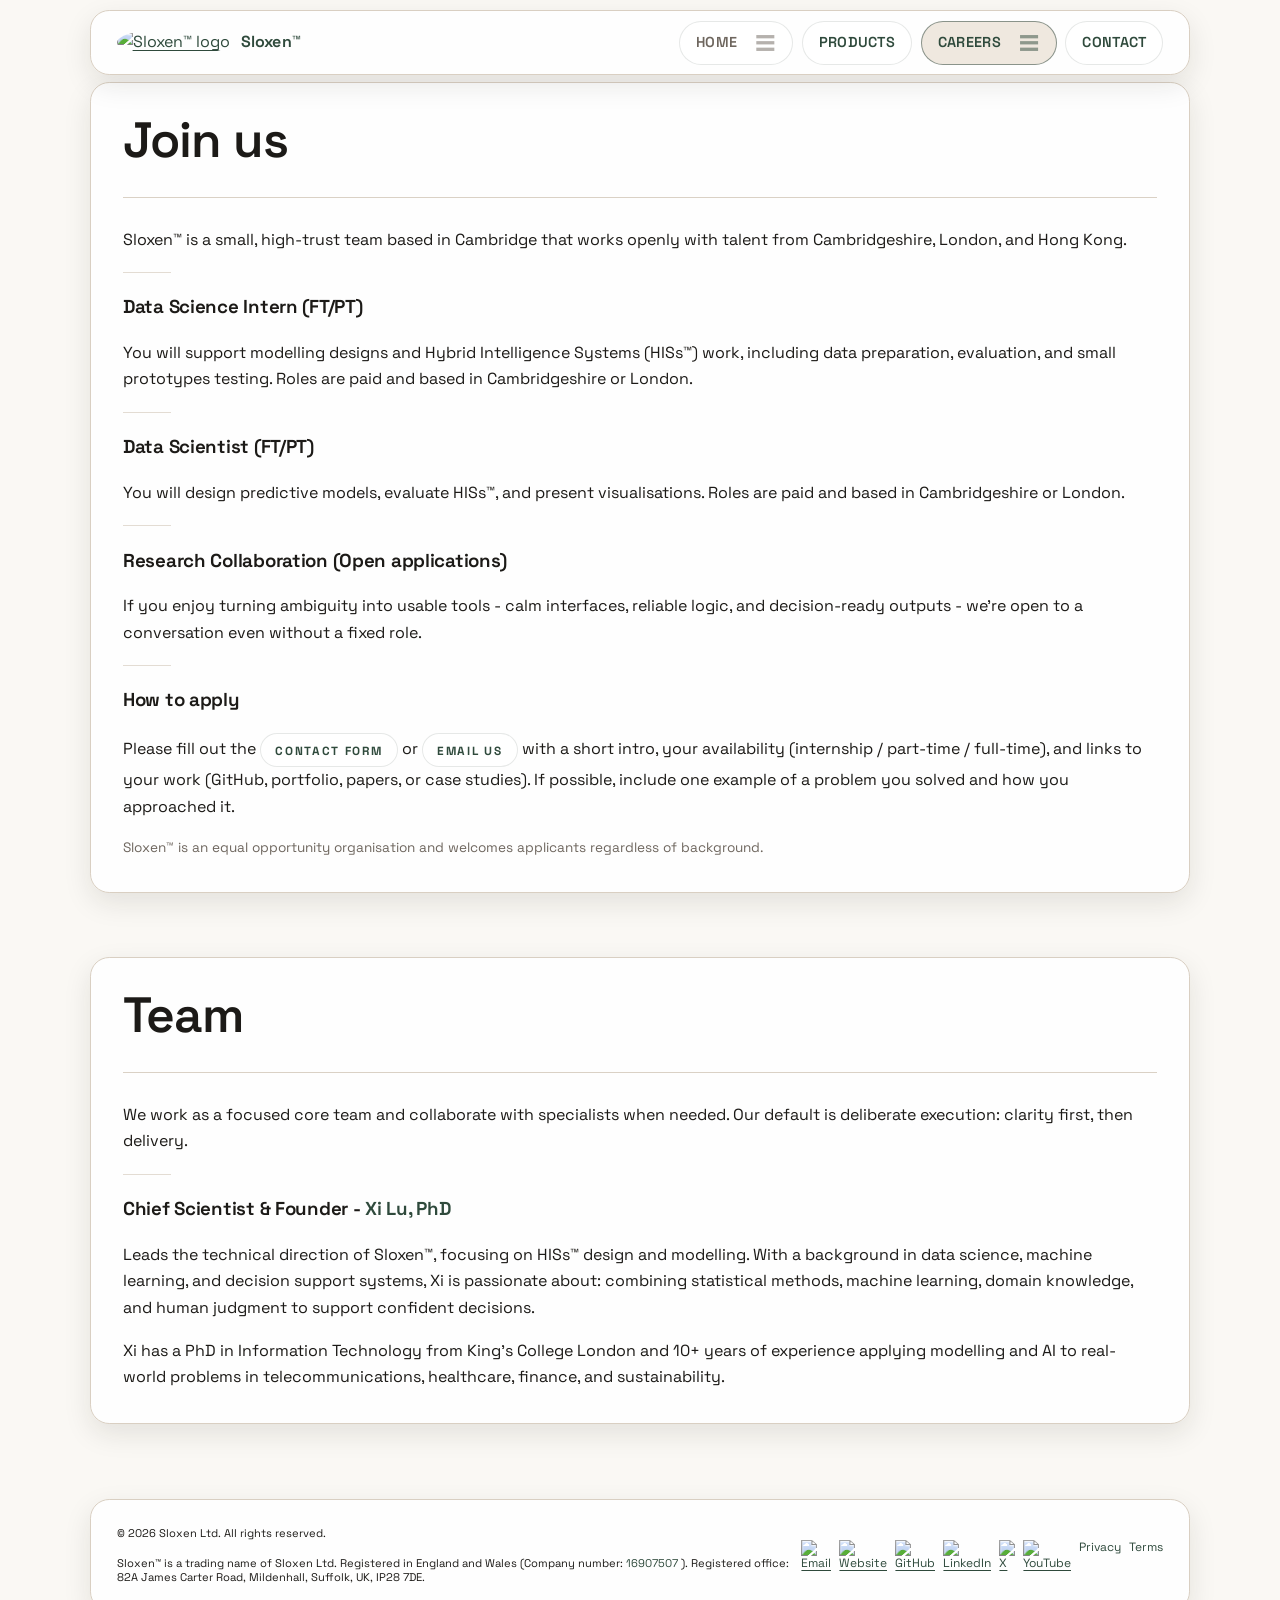
==== careers.html @ f64f2f53 "HISs™" ====
<!DOCTYPE html>
<html lang="en">
<head>
  <meta charset="UTF-8" />
  <meta name="viewport" content="width=device-width, initial-scale=1" />
  <title>Sloxen™: data to decisions</title>
  <link rel="icon" href="assets/logo_small.png"> 
  <meta name="description" content="Join Sloxen™ - future members and current members." />
  <link rel="stylesheet" href="style.css" />

  <link rel="preconnect" href="https://fonts.googleapis.com">
  <link rel="preconnect" href="https://fonts.gstatic.com" crossorigin>
  <link href="https://fonts.googleapis.com/css2?family=Space+Grotesk:wght@400;500;600;700&display=swap" rel="stylesheet">
</head>

<body class="sloths-page">
<header class="site-header">
  <div class="container nav-container">
    <div class="logo">
      <a href="index.html"><img class="logo-img" src="assets/logo.png" alt="Sloxen™ logo" /></a>
      <span class="logo-text">Sloxen™</span></span>
    </div>

      <nav class="main-nav">
        <!-- HOME dropdown -->
        <details class="nav-dropdown">
          <summary class="nav-link" href="index.html">home</summary>
          <div class="nav-dropdown-menu" role="menu" aria-label="Home sections">
            <a class="nav-dropdown-link" href="index.html#mission" role="menuitem">mission</a>
            <a class="nav-dropdown-link" href="index.html#philosophy" role="menuitem">philosophy</a>
            <a class="nav-dropdown-link" href="index.html#approach" role="menuitem">approach</a>
            <a class="nav-dropdown-link" href="index.html#pricing" role="menuitem">pricing</a>
          </div>
        </details>

        <!-- Keep the rest as top-level -->
        <a class="nav-link" href="products.html">products</a>
        <!-- CAREER dropdown -->
        <details class="nav-dropdown">
          <summary class="nav-link active" href="page">careers</summary>
          <div class="nav-dropdown-menu" role="menu" aria-label="Careers sections">
            <a class="nav-dropdown-link" href="careers.html#joinus" role="menuitem">joinus</a>
            <a class="nav-dropdown-link" href="careers.html#team" role="menuitem">team</a>
          </div>
        </details>

        <a class="nav-link" href="contact.html">contact</a>
      </nav>

      <!-- Mobile hamburger (mobile only) -->
      <button class="nav-toggle" type="button"
              aria-label="Open menu"
              aria-controls="mobile-nav"
              aria-expanded="false">
        <span></span><span></span><span></span>
      </button>


      <!-- Mobile overlay nav -->
      <div id="mobile-nav" class="mobile-nav" aria-hidden="true">
        <div class="mobile-nav__top">
          <div class="mobile-nav__brand">Sloxen™</span></div>
          <button class="mobile-nav__close" type="button" aria-label="Close menu">✕</button>
        </div>

        <nav class="mobile-nav__menu" aria-label="Mobile navigation">
          <div class="mobile-nav__cta">
            <a class="mobile-btn mobile-btn--primary" href="contact.html">Let’s chat</a>
          </div>          
          
          <!-- Home (expandable) -->
          <details class="mobile-acc">
            <summary>Home</summary>
            <a href="index.html#mission">Mission</a>
            <a href="index.html#philosophy">Philosophy</a>
            <a href="index.html#approach">Approach</a>
            <a href="index.html#pricing">Pricing</a>
          </details>

          <!-- Products (top-level link; no submenu) -->
          <a class="mobile-link" href="products.html">Products</a>

          <!-- Careers (expandable) -->
          <details class="mobile-acc">
            <summary>Careers</summary>
            <a href="careers.html#joinus">Join us</a>
            <a href="careers.html#team">Team</a>
          </details>

          <!-- Contact (top-level) -->
          <a class="mobile-link" href="contact.html">Contact</a>
          <p class="mobile-nav__privacy-note">
            We only use your information to respond to your enquiry. We respect your privacy.
          </p>

          <a class="mobile-link" href="privacy.html">Privacy</a>

          <a class="mobile-link" href="terms.html">Terms</a>
        </nav>


      </div>

  </div>
</header>

<main>
  <section id="joinus" class="tab-section">
    <div class="container">
      <h1>Join us</h1>

      <!-- =========================
           SECTION 1: FUTURE MEMBERS
           ========================= -->
      <div class="divider"></div>

      <p>
        Sloxen™ is a small, high-trust team based in Cambridge that works openly with talent from Cambridgeshire, London, and Hong Kong.
      </p>
      <div class="sub-divider"></div>
        <h3>Data Science Intern (FT/PT)</h3>
        <p>
        You will support modelling designs and Hybrid Intelligence Systems (HISs™) work, including data preparation,
        evaluation, and small prototypes testing.
        Roles are paid and based in Cambridgeshire or London.
        </p>
      <div class="sub-divider"></div>
        <h3>Data Scientist (FT/PT)</h3>
        <p>
        You will design predictive models, evaluate HISs™, and present visualisations. 
        Roles are paid and based in Cambridgeshire or London.
        </p>
      <div class="sub-divider"></div>
      <h3>Research Collaboration (Open applications) </h3>

      <p>
        If you enjoy turning ambiguity into usable tools - calm interfaces, reliable logic,
        and decision-ready outputs - we’re open to a conversation even without a fixed role.
      </p>
      <div class="sub-divider"></div>
      <h3>How to apply</h3>      
      <p>
        Please fill out the 
        <a
          href="contact.html"
          target="_blank"
          rel="noopener"
          class="pill"
          style="display:inline-block;
          text-decoration:none;
          font-weight: 800;"
        >
          contact form
        </a>
        or 
        <a
          href="mailto:info@sloxen.com"
          target="_blank"
          rel="noopener"
          class="pill"
          style="display:inline-block;
          text-decoration:none;
          font-weight: 800;"
        >
          email us
        </a>
        with a short intro, your availability (internship / part-time / full-time), and links to your work
        (GitHub, portfolio, papers, or case studies). If possible, include one example of a problem you solved and how you approached it.
      </p>
      <p style="font-size: 0.85rem; color: var(--muted);">Sloxen™ is an equal opportunity organisation and welcomes applicants regardless of background.</p>
    </div>
  </section>

  <section id="team" class="tab-section">
    <div class="container">
      <h1>Team</h1>
           <!-- =========================
           SECTION 2: CURRENT MEMBERS
           ========================= -->
      <div class="divider"></div>
      <p>
        We work as a focused core team and collaborate with specialists when needed.
        Our default is deliberate execution: clarity first, then delivery.
      </p>
      <div class="sub-divider"></div>
      <h3>
        Chief Scientist & Founder -
        <a href="https://xilu.sloxen.com/" target="_blank" rel="noopener" style="text-decoration:none;">Xi Lu, PhD</a>
      </h3>
      <p>
        Leads the technical direction of Sloxen™, focusing on HISs™ design and modelling. With a background in data science, machine learning, and decision support systems, Xi is passionate about:
        combining statistical methods, machine learning, domain knowledge, and human judgment to support confident decisions.
      </p>
      <p>
        Xi has a PhD in Information Technology from King's College London and 10+ years of experience
        applying modelling and AI to real-world problems in telecommunications, healthcare, finance, and sustainability.
      </p>

    </div>
  </section>
</main>

<div id="site-footer"></div>

<script>
  fetch("footer.html")
    .then(res => res.text())
    .then(html => {
      document.getElementById("site-footer").innerHTML = html;
      document.getElementById("year").textContent = new Date().getFullYear();
    });
</script>


<script>
  document.getElementById("year").textContent = new Date().getFullYear();
</script>

<script>
  const toggle = document.querySelector(".nav-toggle");
  const mobileNav = document.getElementById("mobile-nav");
  const closeBtn = document.querySelector(".mobile-nav__close");

  function openNav(){
    mobileNav.classList.add("is-open");
    mobileNav.setAttribute("aria-hidden", "false");
    toggle?.setAttribute("aria-expanded", "true");
    document.body.classList.add("nav-open");
  }

  function closeNav(){
    mobileNav.classList.remove("is-open");
    mobileNav.setAttribute("aria-hidden", "true");
    toggle?.setAttribute("aria-expanded", "false");
    document.body.classList.remove("nav-open");
  }

  toggle?.addEventListener("click", (e) => {
    e.stopPropagation();
    openNav();
  });

  closeBtn?.addEventListener("click", closeNav);

  mobileNav?.querySelectorAll("a").forEach(a => a.addEventListener("click", closeNav));

  document.addEventListener("keydown", (e) => {
    if(e.key === "Escape") closeNav();
  });

    /* click outside closes */
  document.addEventListener("click", (e) => {
    if (!mobileNav.classList.contains("is-open")) return;

    const target = e.target;
    if (!(target instanceof Node)) return;

    const clickedInsidePanel = mobileNav.contains(target);
    const clickedToggle = toggle && toggle.contains(target);

    if (!clickedInsidePanel && !clickedToggle) closeNav();
  });
  
</script>

</body>
</html>
---- style.css ----
/* =========================================================
   Sloxen - style.css (tidied + deduplicated)
   0) Reset + Variables
   ========================================================= */

*, *::before, *::after { box-sizing: border-box; }

:root{
  /* Header offset for fixed header (desktop default) */
  --header-offset: 10px;

  /* Softer, more “creamy green” palette */
  --bg: #f2f7f1;
  --surface: #ffffff;
  --text: #0f1f17;
  --muted: #40554b;
  --accent: #2f7d63;
  --accent-soft: #e2f0ea;
  --divider: #d6e2da;
  --radius-lg: 1.2rem;
  --shadow: 0 8px 24px rgba(15,31,23,0.08);
}


/* =========================================================
   1) Base Page Layout
   ========================================================= */

html, body{
  margin: 0;
  padding: 0;
  min-height: 100%;
  overflow-x: hidden;
  font-family: "Space Grotesk", system-ui, sans-serif;
  color: var(--text);
  line-height: 1.65;
  background: var(--bg);
}

/* Reserve space so content never sits under the fixed header */
body{
  padding-top: var(--header-offset);
}

/* Containers */
.container{
  width: 100%;
  max-width: 1100px;
  margin: 0 auto;
  padding: 0 1rem;
}


/* =========================================================
   2) Header (Fixed)
   ========================================================= */

.site-header{
  position: fixed;
  top: 2;
  left: 0;
  right: 0;
  z-index: 1000;
  background: var(--bg);
}

.site-header .container{
  width: 100%;
}


/* =========================================================
   3) Header “Card” + Footer “Card”
   - Shared “card” visual style.
   ========================================================= */

.nav-container,
.site-footer .footer-grid{
  background: rgba(255,255,255,0.90);
  border: 1px solid var(--divider);
  border-radius: var(--radius-lg);
  box-shadow: var(--shadow);
  padding: 0.6rem 1.6rem;
}

.nav-container{
  display: flex;
  justify-content: space-between;
  align-items: center;
  flex-wrap: wrap;
  gap: 1rem;
  position: relative; /* anchor for mobile hamburger positioning */
}


/* =========================================================
   4) Logo
   ========================================================= */

.logo{
  display: flex;
  align-items: center;
  gap: 0.7rem;
}
.logo-img{
  height: 34px;
  width: 34px;
  border-radius: 50%;
}
.logo-text{
  font-weight: 650;
  letter-spacing: 0.01em;
  color: var(--accent);
}
.logo-text span{
  color: inherit;
}


/* =========================================================
   5) Desktop Navigation Pills
   - Premium pill buttons.
   ========================================================= */

.main-nav{
  display: flex;
  flex-wrap: wrap;
  gap: 0.55rem;
}

.nav-link{
  display: inline-flex;
  align-items: center;
  justify-content: center;

  height: 44px;
  padding: 0 16px;

  border-radius: 9999px;
  border: 1px solid rgba(15,31,23,0.10);

  background: rgba(255,255,255,0.92);
  color: var(--muted);

  font-size: 0.9rem;
  font-weight: 600;
  letter-spacing: 0.02em;
  text-transform: uppercase;
  line-height: 1;

  cursor: pointer;
  text-decoration: none;
  white-space: nowrap;
}

.nav-link:hover{
  color: var(--text);
  border-color: rgba(15, 39, 31, 0.35);
}

/* Active: subtle, not neon */
.nav-link.active,
.nav-link[aria-current="page"]{
  border-color: rgba(15, 44, 35, 0.45);
  color: var(--accent);
  background: var(--accent-soft);
}


/* =========================================================
   6) Desktop Dropdown (details/summary)
   - Dropdown caret uses “≡” as you currently have; keep or change later.
   - Menu is a small card.
   ========================================================= */

.nav-dropdown{
  position: relative;
  display: inline-block;
}

.nav-dropdown > summary{
  list-style: none;
}
.nav-dropdown > summary::-webkit-details-marker{
  display: none;
}

/* Caret / icon */
.nav-dropdown > summary::after{
  content: "≡";
  margin-left: 1rem;
  font-size: 2em;
  opacity: 0.5;
  letter-spacing: -0.05em;
}

.nav-dropdown-menu{
  position: absolute;
  top: calc(100% + 10px);
  left: 0;
  min-width: 220px;
  padding: 0.5rem;
  border-radius: 14px;
  background: rgba(255,255,255,0.95);
  border: 1px solid var(--divider);
  box-shadow: 0 12px 28px rgba(4, 8, 6, 0.12);
  z-index: 2000;
}

.nav-dropdown-link{
  display: block;
  padding: 0.55rem 0.75rem;
  border-radius: 10px;
  text-decoration: none;
  color: var(--muted);
  font-size: 0.82rem;
  letter-spacing: 0.08em;
  text-transform: uppercase;
  white-space: nowrap;
}
.nav-dropdown-link:hover{
  background: rgba(47,125,99,0.10);
  color: var(--text);
}

.nav-dropdown:not([open]) .nav-dropdown-menu{
  display: none;
}


/* =========================================================
   7) Typography
   - Removed global “p { max-width: 100% !important; }” which broke layouts.
   - Keep normal paragraph rhythm.
   ========================================================= */

h1, h2, h3{
  color: var(--text);
  margin: 0.5rem 0;
  font-weight: 650;
  letter-spacing: -0.015em;
}
h1{ font-size: clamp(1.9rem, 3.6vw, 2.4rem); }
h2{ font-size: 1.25rem; margin-top: 1.2rem; }

p{ margin: 0.9rem 0; }

a{ color: var(--accent); }
a:hover{ text-decoration: underline; }

.lead{
  margin: 0.45rem 0;
  font-size: clamp(1.8rem, 4vw, 2.35rem);
  line-height: 1.12;
  letter-spacing: -0.02em;
}

/* Pill tagline */
.pill{
  display: inline-block;
  margin-top: 0rem;
  border-radius: 9999px;
  border: 1px solid rgba(15,31,23,0.10);
  padding: 0.4rem 0.9rem;
  font-size: 0.74rem;
  text-transform: uppercase;
  letter-spacing: 0.14em;
  color: var(--muted);
  background: rgba(255,255,255,0.92);
}


/* =========================================================
   8) Dividers + Spacers
   ========================================================= */

.divider{
  height: 1px;
  background: var(--divider);
  margin: 1.6rem 0;
}

.sub-divider{
  width: 48px;
  height: 1px;
  background: var(--divider);
  margin: 1.2rem 0;
  opacity: 0.7;
}

.spacer-lg{ height: 2.4rem; }
.spacer-xl{ height: 3.2rem; }


/* =========================================================
   9) About Quote Block (merged)
   ========================================================= */

.about-quote{
  max-width: 720px;
  margin: 3rem 0 3.5rem;
  margin-left: 1.5rem;
  padding-left: 1.2rem;
  border-left: 2px solid var(--divider);
}

.quote-lead{
  font-size: 1.35rem;
  font-weight: 500;
  line-height: 1.4;
  margin: 0 0 0.6rem;
  color: var(--text);
}

.quote-body{
  font-size: 1.05rem;
  line-height: 1.7;
  margin: 0;
  color: var(--muted);
}

.emphasis{
  font-weight: 500;
  color: var(--text);
}


/* =========================================================
   10) Hybrid Diagram
   ========================================================= */

.hybrid-diagram{
  display: block;
  text-align: center;
  max-width: 680px;
  margin: 2.4rem auto 3rem;
  color: var(--muted);
}

.hybrid-diagram svg{
  display: block;
  width: 100%;
  height: auto;
  margin: 0 auto 1rem;
}

.hybrid-diagram img{
  display: block;
  max-width: 100%;
  height: auto;
  margin: 0 auto;
}

/* SVG text via class so we can size it responsively */
.hybrid-center{
  font-size: 14px;
  font-weight: 500;
  fill: currentColor;
}

/* Legend: responsive pills */
.hybrid-legend{
  display: flex;
  flex-wrap: wrap;
  gap: 0.5rem;
  justify-content: center;
  margin: 0.6rem 0 0.9rem;
}

.legend-pill{
  display: inline-flex;
  align-items: center;
  justify-content: center;
  padding: 0.35rem 0.7rem;
  border-radius: 9999px;
  border: 1px solid rgba(15,31,23,0.12);
  background: rgba(255,255,255,0.9);
  color: var(--muted);
  font-size: 0.85rem;
  line-height: 1;
  white-space: nowrap;
}

.diagram-caption{
  font-size: 0.95rem;
  line-height: 1.6;
  text-align: center;
  color: var(--muted);
  margin: 0;
}


/* =========================================================
   11) Anchor/Scroll Offset (single system)
   ========================================================= */

html{
  scroll-padding-top: var(--header-offset);
}

section,
.tab-section,
h1, h2, h3{
  scroll-margin-top: var(--header-offset);
}


/* =========================================================
   12) Figures / Images / Zoom
   - Kept your figure sizing + zoom behaviour.
   ========================================================= */

figure{ margin: 0; }

figure img{
  display: block;
  width: 100%;
  height: auto;
  max-width: 100%;
}

.figure-half{
  max-width: 50%;
  margin: 1.5rem auto;
}

.zoomable img{
  width: 100%;
  cursor: zoom-in;
  transition: transform 0.25s ease;
}

.zoomable img:hover{
  transform: scale(2);
}

.zoomable img:active{
  transform: scale(1.5);
  cursor: zoom-out;
}


/* =========================================================
   13) Footer
   ========================================================= */

.site-footer{
  font-size: 0.7rem;      /* align with nav pills */
  padding: 0.7rem 0 1rem;  /* tighter vertical rhythm */
}

.footer-grid{
  display: flex;
  justify-content: space-between;
  align-items: center;
  gap: 0.6rem;
}

.site-footer .footer-grid{
  gap: 0.6rem;
}

.footer-meta p{
  margin: 0.05rem 0;
  line-height: 1.2;
  font-size: inherit;
}

.footer-links{
  display: flex;
  gap: 0.5rem;
}

.footer-links a{
  font-size: 0.75rem;
  text-decoration: none;
  color: var(--muted);
  line-height: 1.2;
}
.footer-links a:hover{
  color: var(--text);
  text-decoration: underline;
}


/* =========================================================
   14) Page Theme
   ========================================================= */

body.sloths-page{
  --bg: #FAF8F4;
  --surface: #FFFFFF;
  --text: #1C1A17;
  --muted: #6E665E;
  --divider: #D9CFC2;
  --accent: #2F4A3C;
  --accent-soft: #EFE8DF;
  --shadow: 0 10px 28px rgba(28,26,23,0.10);
}

/* top spacing rule  */
body.sloths-page .tab-section:first-of-type{
  margin-top: 0.5rem;
  padding: 4rem 0;
}

body.sloths-page main .tab-section + .tab-section{
  margin-top: -4rem;
}

/* sloths page main panel */
body.sloths-page main .tab-section{
  padding: 4rem 0;
}

body.sloths-page main .tab-section .container{
  background: rgba(255,255,255,0.88);
  border: 1px solid var(--divider);
  border-radius: var(--radius-lg);
  box-shadow: var(--shadow);
  padding: 1rem 2rem;
}



/* Contact typography */
body.sloths-page h1{
  font-size: clamp(2.2rem, 4.2vw, 3.1rem);
  font-weight: 600;
  letter-spacing: -0.02em;
  margin-top: 0;
}

body.sloths-page p{
  max-width: none;
  margin: 1.05rem 0;
  color: var(--text);
}

body.sloths-page .divider{
  background: var(--divider);
  margin: 1rem 0 1.8rem;
  opacity: 0.95;
}

body.sloths-page a{
  color: var(--accent);
  text-decoration: underline;
  text-decoration-thickness: 1px;
  text-underline-offset: 3px;
}
body.sloths-page a:hover{
  text-decoration-thickness: 2px;
}


/* =========================================================
   15) Contact Form 
   ========================================================= */

.contact-form{
  margin-top: 1.2rem;
  max-width: 720px;
}

.contact-form .form-row{
  display: flex;
  flex-direction: column;
  gap: 0.45rem;
  margin: 0.95rem 0;
}

.contact-form label{
  font-weight: 550;
  color: var(--text);
}

.contact-form input,
.contact-form select,
.contact-form textarea{
  width: 100%;
  padding: 0.75rem 0.9rem;
  border: 1px solid var(--divider);
  border-radius: 12px;
  background: var(--surface);
  color: var(--text);
  font: inherit;
  line-height: 1.4;
  outline: none;

  appearance: none;
  -webkit-appearance: none;
  -moz-appearance: none;
}

.contact-form textarea{
  resize: vertical;
  min-height: 140px;
}

.contact-form input:focus,
.contact-form select:focus,
.contact-form textarea:focus{
  border-color: rgba(47,125,99,0.55);
  box-shadow: 0 0 0 3px rgba(47,125,99,0.16);
}

.contact-form button{
  margin-top: 0.6rem;
  height: 38px;
  padding: 0 16px;
  border-radius: 9999px;
  border: 1px solid rgba(15,31,23,0.12);
  background: rgba(255,255,255,0.92);
  color: var(--muted);
  font: inherit;
  font-size: 0.74rem;
  font-weight: 650;
  letter-spacing: 0.12em;
  text-transform: uppercase;
  cursor: pointer;
  white-space: nowrap;
}

.contact-form button:hover{
  color: var(--text);
  border-color: rgba(47,125,99,0.35);
  transform: translateY(-1px);
}


/* =========================================================
   16) NAV
   ========================================================= */

nav a,
nav a:hover,
nav a:focus,
nav a:active,
nav a.active{
  text-decoration: none !important;
}


/* =========================================================
   17) Small helpers
   ========================================================= */

.work-links{
  font-size: 0.9em;
  opacity: 0.85;
}

.profile-link{
  display: inline-flex;
  flex-direction: column;
  align-items: flex-start;
  gap: 0.4rem;
  text-decoration: none;
}




/* =========================================================
   18) Mobile
   ========================================================= */

@media (max-width: 720px){
  :root{
    --header-offset: 1px;
  }

  /* Hybrid diagram mobile tuning */
  .hybrid-diagram{ margin: 2rem auto 2.4rem; }
  .diagram-caption{ font-size: 0.9rem; text-align: left; }
  .hybrid-legend{ justify-content: flex-start; }
  .legend-pill{ font-size: 0.82rem; }

  /* Contact page mobile spacing */

  body.sloths-page main .tab-section:first-of-type{
    padding-top: 4rem;
    padding: 4rem 0;
  }
  body.sloths-page main .tab-section + .tab-section{
    padding: -2rem 0;
  }
  body.sloths-page main .tab-section{
    padding: 4rem 0;
  }  
  body.sloths-page main .tab-section .container{
    padding: 0.5rem 1rem;
  }
  body.sloths-page p{
    max-width: 100%;
  }

  /* Desktop dropdown menu width tweak (harmless even if desktop nav hidden) */
  .nav-dropdown-menu{
    left: auto;
    right: 0;
    min-width: 210px;
  }

    /* Headings */
  h1{
    font-size: clamp(1rem, 6vw, 1rem);
    line-height: 1.2;
  }

  h2{
    font-size:90.rem;
    line-height: 1.3;
  }

  h3{
    font-size: 0.9rem;
    line-height: 1.35;
  }

  /* Body text */
  p{
    font-size: 0.8rem;
    line-height: 1.55;
  }

  /* Lead / hero text */
  .lead{
    font-size: 1.45rem;
    line-height: 1.25;
  }

  /* Quote blocks */
  .quote-lead{
    font-size: 1.1rem;
    line-height: 1.4;
  }

  .quote-body{
    font-size: 0.9rem;
  }

  .about-quote{
    margin: 0.2rem 0 0.2rem 0;
  }

  .about-quote p{
    margin: 0.2rem 0 0.2rem 0;
  }

  .about-quote + .pill{
    margin-top: 0.2rem;
  }

  /* Pills / small UI text */
  .pill,
  .legend-pill{
    font-size: 0.7rem;
  }
  .about-pill{
    margin: 0.2rem 0 0.2rem 0;
  }

  .about-pill p{
    margin: 0.2rem 0 0.2rem 0;
  }
}


@media (max-width: 960px){
  .footer-grid{
    flex-direction: column;
    align-items: flex-start;
  }
  .site-footer{
    font-size: 0.6rem;   /* smaller, still readable */
    line-height: 0.8;
  }

  .site-footer p,
  .site-footer a{
    font-size: inherit;
  }
}


/* =========================================================
   19) Mobile Navigation - Hamburger + Panel
   ========================================================= */

/* Hamburger button (mobile only) */
.nav-toggle{
  display: none;
  width: 44px;
  height: 44px;
  border-radius: 12px;
  border: 1px solid rgba(15,31,23,0.14);
  background: rgba(255,255,255,0.92);
  box-shadow: var(--shadow);
  cursor: pointer;

  position: absolute;
  right: 0.6rem;
  top: 0.6rem;
}

.nav-toggle span{
  position: absolute;
  left: 11px;
  right: 11px;
  height: 2px;
  background: var(--muted);
  border-radius: 2px;
}
.nav-toggle span:nth-child(1){ top: 14px; }
.nav-toggle span:nth-child(2){ top: 21px; }
.nav-toggle span:nth-child(3){ top: 28px; }

/* Mobile behaviour: hide desktop nav, show hamburger */
@media (max-width: 960px){
  .main-nav{ display: none !important; }
  .nav-toggle{ display: inline-flex; }
}


/* Panel: floating, not full screen */
.mobile-nav{
  position: fixed;
  top: 0%;
  right: 0%;
  bottom: 0%;
  max-height: 120vh;
  max-width: 300px;
  overflow-y: auto;
  z-index: 3000;

  display: none;
  padding: 16px 16px 18px;

  background: rgba(242,247,241,0.85);
  color: var(--text);
  backdrop-filter: blur(10px);
  -webkit-backdrop-filter: blur(10px);

  border-radius: 22px;
  box-shadow: 0 24px 60px rgba(15,31,23,0.18);
}

.mobile-nav.is-open{ display: block; }
body.nav-open{ overflow: hidden; }

/* Panel top row */
.mobile-nav__top{
  display: flex;
  align-items: center;
  justify-content: space-between;
  gap: 12px;
  margin-bottom: 14px;
}

.mobile-nav__brand{
  color: var(--accent);
  font-weight: 650;
  letter-spacing: 0.02em;
}
.mobile-nav__brand span{
  color: var(--accent);
  opacity: 0.9;
}

.mobile-nav__close{
  width: 44px;
  height: 44px;
  border-radius: 12px;
  border: 1px solid rgba(15,31,23,0.14);
  background: rgba(255,255,255,0.92);
  color: var(--text);
  box-shadow: var(--shadow);
  font-size: 20px;
  cursor: pointer;
}

/* Menu container */
.mobile-nav__menu{
  display: flex;
  flex-direction: column;
  gap: 12px;
  margin-top: 8px;
}

/* Unified button system (top-level + links)
   - Top-level expandable items are <summary>
   - Non-expandable items should use .mobile-link
*/
.mobile-acc > summary,
.mobile-link{
  display: flex;
  align-items: center;
  justify-content: space-between;

  padding: 16px 18px;
  border-radius: 14px;

  background: rgba(255,255,255,0.95);
  border: 1px solid var(--divider);
  box-shadow: var(--shadow);

  color: var(--text);
  font-weight: 600;
  font-size: 0.8rem;
  letter-spacing: 0.12em;
  text-transform: uppercase;

  text-decoration: none;
}

/* Summary: hide default marker */
.mobile-acc > summary{
  list-style: none;
}
.mobile-acc > summary::-webkit-details-marker{
  display: none;
}

/* Chevron only for expandable items */
.mobile-acc > summary::after{
  content: "▾";
  font-size: 1.5rem;   /* arrow size */
  font-weight: 700;
  line-height: 1;
  color: var(--muted);
  margin-left: 10px;
}
.mobile-acc[open] > summary::after{
  content: "▴";
}

/* Sub-items inside open accordion */
.mobile-acc a{
  display: flex;
  align-items: center;
  justify-content: space-between;

  margin-top: 10px;
  padding: 16px 18px;
  border-radius: 14px;

  background: rgba(255,255,255,0.85);
  border: 1px solid rgba(15,31,23,0.12);
  box-shadow: 0 8px 20px rgba(15,31,23,0.06);

  color: var(--text);
  font-size: 0.9rem;
  font-weight: 500;
  letter-spacing: 0.02em;
  text-transform: none;

  text-decoration: none;
}

/* Hover / tap feedback */
.mobile-acc > summary:hover,
.mobile-acc a:hover,
.mobile-link:hover{
  background: var(--accent-soft);
  border-color: rgba(47,125,99,0.35);
}

/* Privacy note inside panel */
.mobile-nav__privacy-note{
  margin: 0.1rem 0 0.1rem;
  font-size: 0.6rem;
  line-height: 1;
  color: var(--muted);
  opacity: 0.9;
}

/* CTA (kept centered, not pinned) */
.mobile-nav__cta{
  margin: 2rem 0 1.2rem;
  display: flex;
  justify-content: center;
}

/* CTA buttons */
.mobile-btn{
  display: flex;
  align-items: center;
  justify-content: center;

  height: 48px;
  border-radius: 18px;
  text-decoration: none;

  font-weight: 450;
  letter-spacing: 0.1em;
  text-transform: uppercase;
  font-size: 0.6rem;
}

.mobile-btn--primary{
  min-width: 78%;
  height: auto;
  padding: 16px 28px;

  font-size: 0.8rem;
  font-weight: 700;
  letter-spacing: 0.2em;

  background: var(--accent);
  color: #ffffff !important;

  box-shadow: 0 12px 28px rgba(15,31,23,0.22);
}

/* Optional outline style if you use a second CTA */
.mobile-btn--outline{
  min-width: 78%;
  height: auto;
  padding: 16px 28px;

  background: rgba(255,255,255,0.92);
  color: var(--accent);
  border: 1px solid rgba(47,125,99,0.35);
}


/* =========================================================
   END
   ========================================================= */
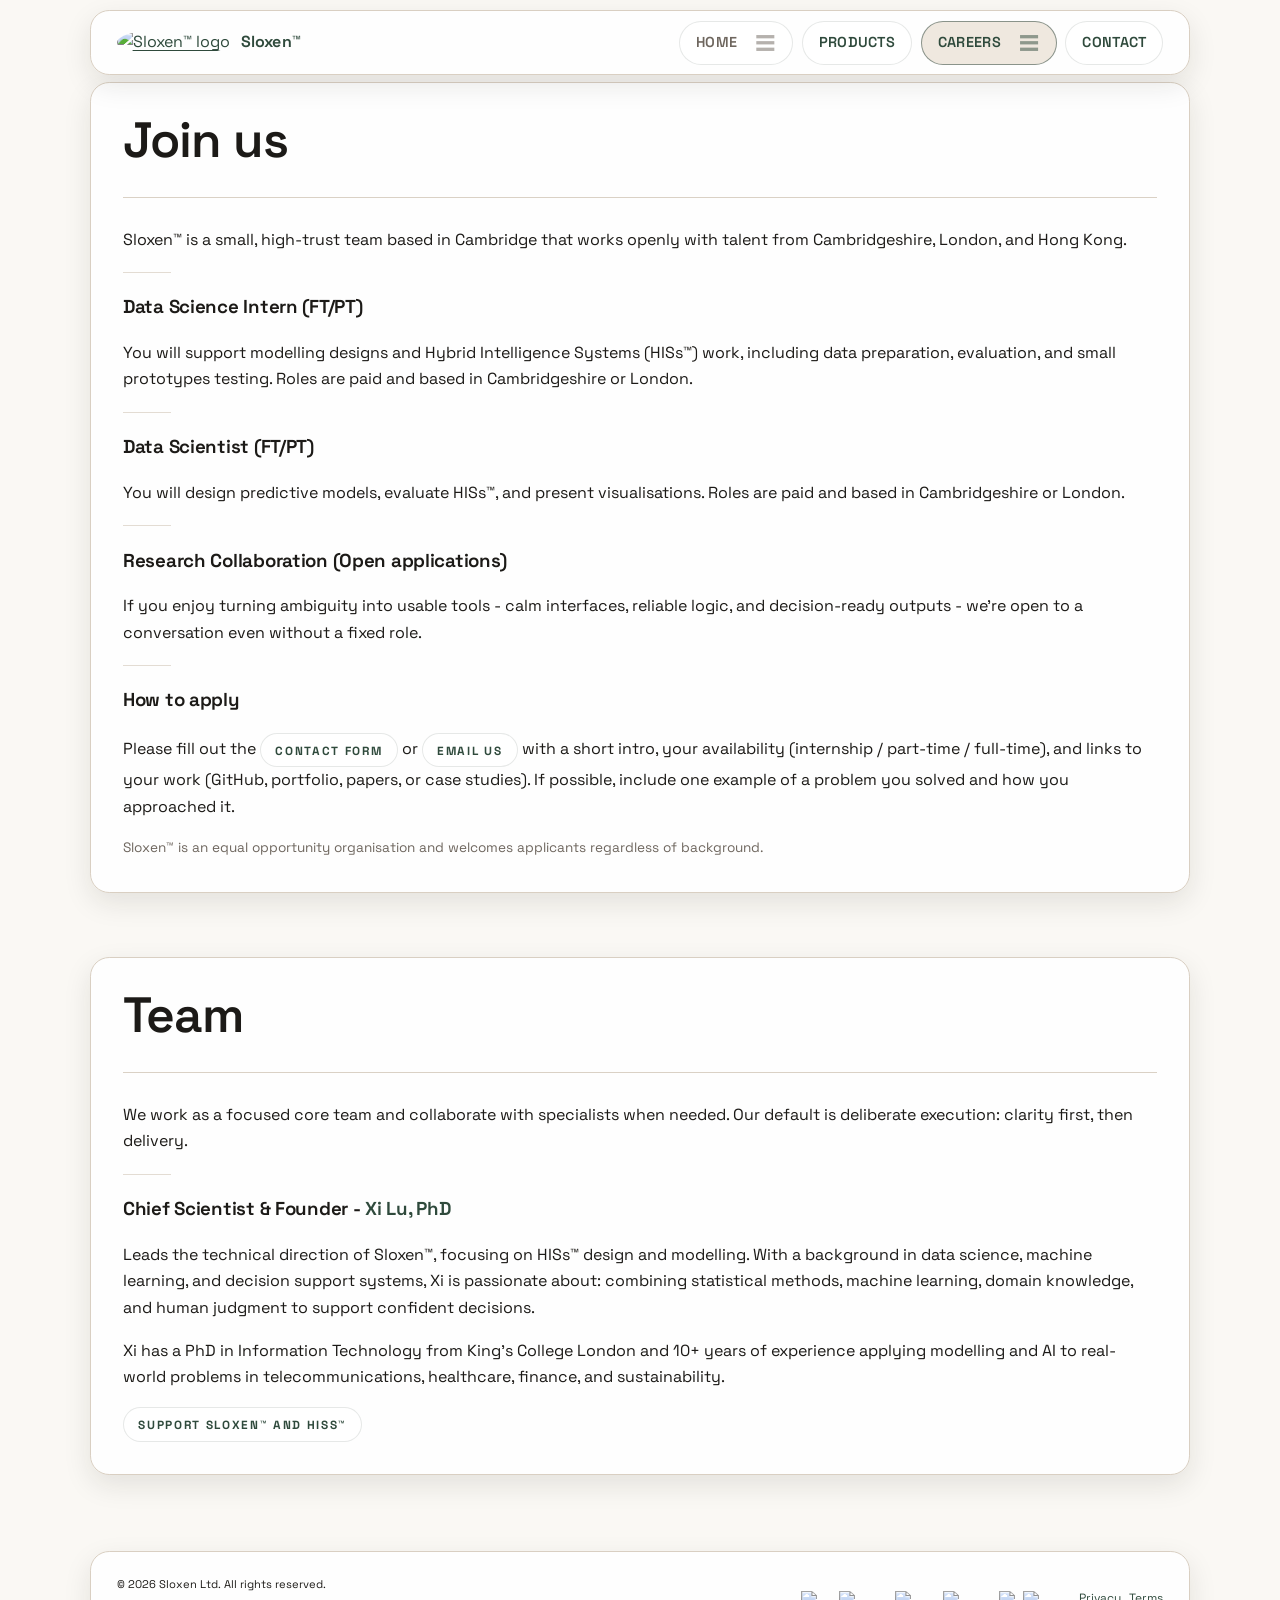
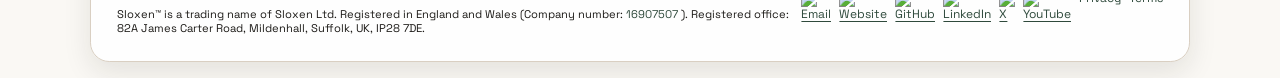
==== commit 57b7f40c: "add support button Co-authored-by: Copilot <copilot@github.com>" ====
--- a/careers.html
+++ b/careers.html
@@ -195,6 +195,18 @@
         Xi has a PhD in Information Technology from King's College London and 10+ years of experience
         applying modelling and AI to real-world problems in telecommunications, healthcare, finance, and sustainability.
       </p>
+      <p><a
+          href="https://xilu.sloxen.com/support.html"
+          target="_blank"
+          rel="noopener"
+          class="pill"
+          style="display:inline-block;
+          text-decoration:none;
+          font-weight: 800;"
+        >
+          support Sloxen™ and HISs™
+        </a>
+      </p> 
 
     </div>
   </section>
--- a/style.css
+++ b/style.css
@@ -437,6 +437,103 @@
 .zoomable img:active{
   transform: scale(1.5);
   cursor: zoom-out;
+}
+
+.plot-carousel {
+  position: relative;
+  display: flex;
+  align-items: center;
+}
+
+.plot-nav {
+  position: absolute;
+  top: 50%;
+  transform: translateY(-50%);
+  z-index: 2;
+
+  width: 36px;
+  height: 36px;
+  border-radius: 50%;
+  border: none;
+
+  background: rgba(255,255,255,0.9);
+  box-shadow: 0 2px 6px rgba(0,0,0,0.15);
+  cursor: pointer;
+  font-size: 20px;
+}
+
+.plot-nav.left {
+  left: -10px;
+}
+
+.plot-nav.right {
+  right: -10px;
+}
+
+.plot-nav:hover {
+  background: white;
+}
+
+.product-plot-strip {
+  display: flex;
+  gap: 1rem;
+  overflow-x: auto;
+  overflow-y: hidden;
+  scroll-snap-type: x mandatory;
+  padding: 0.75rem 0 1rem;
+  margin: 1rem 0 1.25rem;
+  max-width: 100%;
+}
+
+.product-plot-strip img {
+  flex: 0 0 auto;
+  height: 520px;
+  width: auto;
+  border-radius: 14px;
+  border: 1px solid #e5e7eb;
+  scroll-snap-align: start;
+  background: #fff;
+  object-fit: cover;
+}
+
+.product-plot-strip::-webkit-scrollbar {
+  height: 8px;
+}
+
+.product-plot-strip::-webkit-scrollbar-thumb {
+  background: #cbd5e1;
+  border-radius: 999px;
+}
+
+.product-plot-strip-wide {
+  display: flex;
+  gap: 1rem;
+  overflow-x: auto;
+  overflow-y: hidden;
+  scroll-snap-type: x mandatory;
+  padding: 0.75rem 0 1rem;
+  margin: 1rem 0 1.25rem;
+  max-width: 100%;
+}
+
+.product-plot-strip-wide img {
+  flex: 0 0 auto;
+  height: 200px;
+  width: auto;
+  border-radius: 14px;
+  border: 1px solid #e5e7eb;
+  scroll-snap-align: start;
+  background: #fff;
+  object-fit: cover;
+}
+
+.product-plot-strip-wide::-webkit-scrollbar {
+  height: 8px;
+}
+
+.product-plot-strip-wide::-webkit-scrollbar-thumb {
+  background: #cbd5e1;
+  border-radius: 999px;
 }
 
 
@@ -1025,6 +1122,14 @@
   border: 1px solid rgba(47,125,99,0.35);
 }
 
+@media (max-width: 640px) {
+  .product-plot-strip img {
+    width: 88vw;
+    max-width: 320px;
+    height: auto;
+    margin: 0 auto;
+  }
+}
 
 /* =========================================================
    END
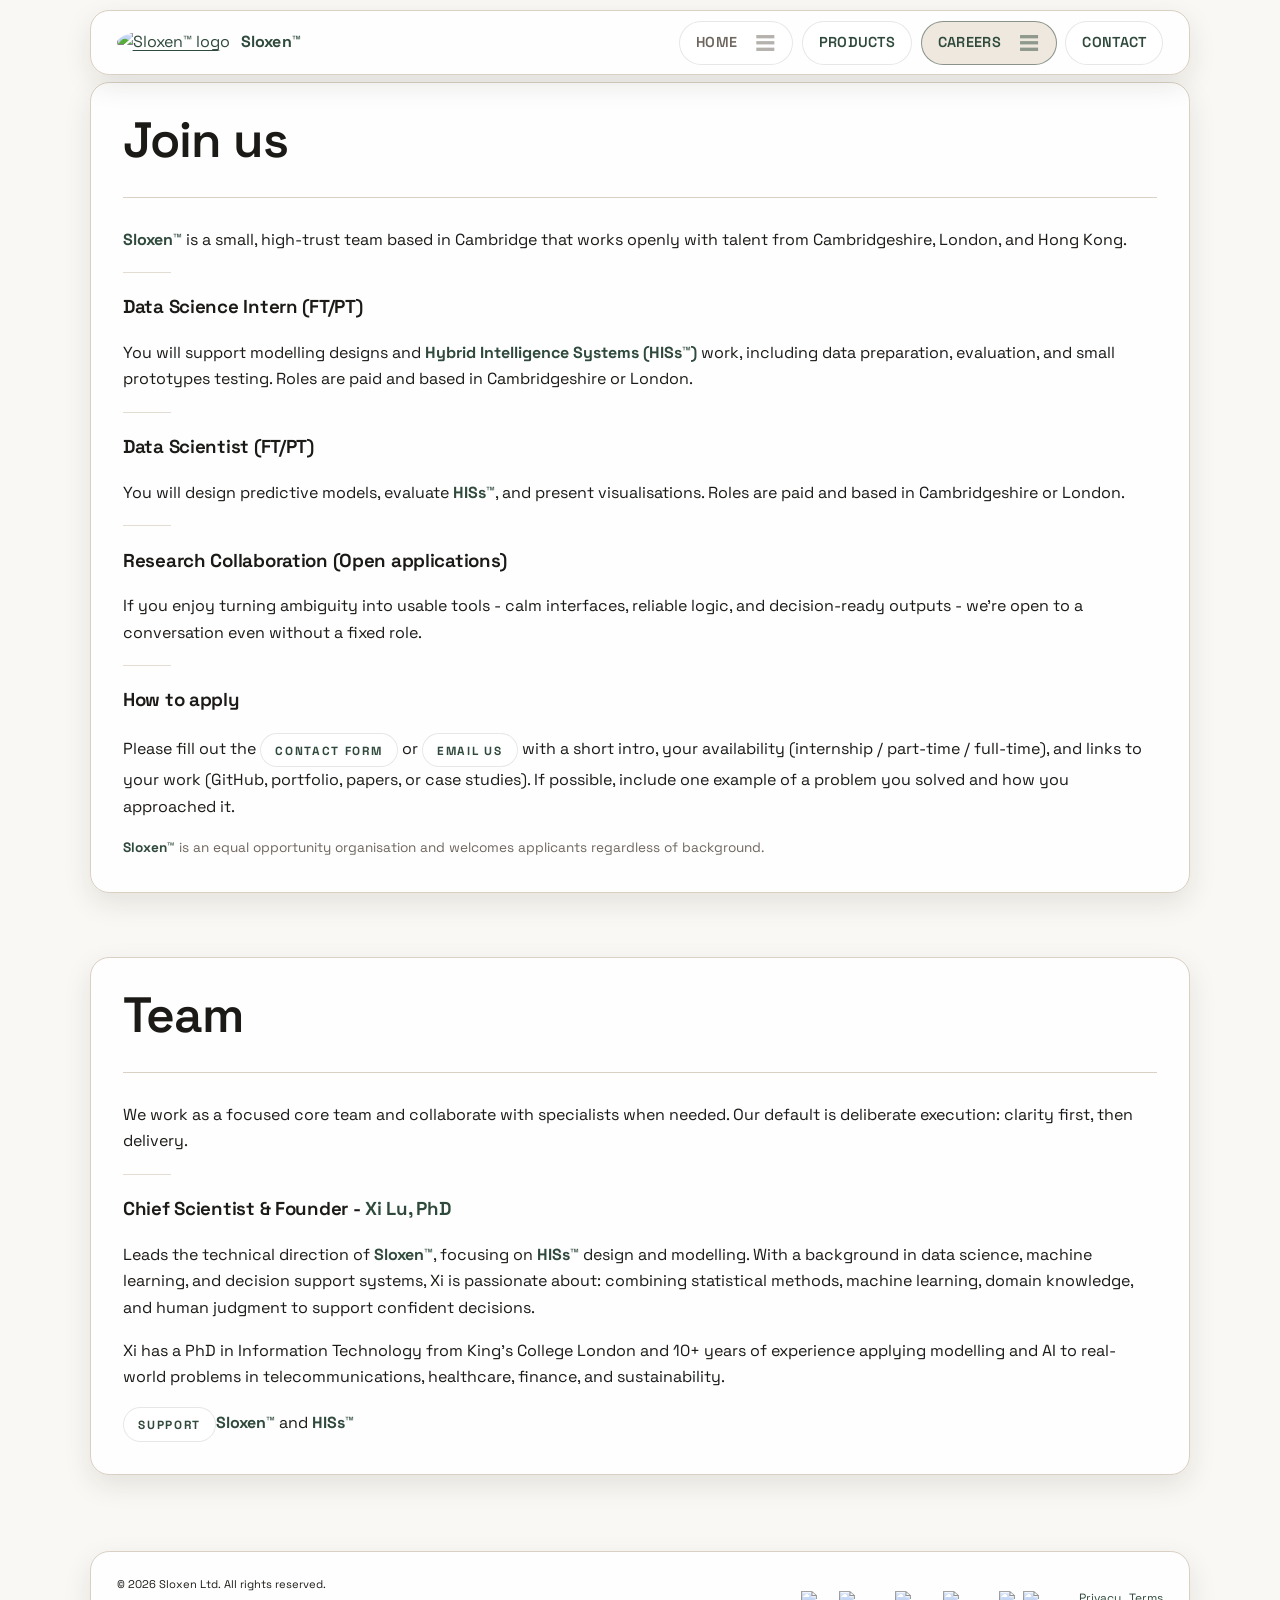
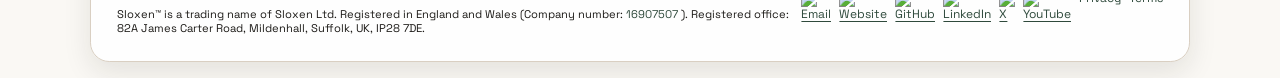
==== commit 8fcf0c36: "update sloxen and hiss hyperlinks Co-authored-by: Copilot <copilot@github.com>" ====
--- a/careers.html
+++ b/careers.html
@@ -3,7 +3,7 @@
 <head>
   <meta charset="UTF-8" />
   <meta name="viewport" content="width=device-width, initial-scale=1" />
-  <title>Sloxen™: data to decisions</title>
+  <title><a href="https://sloxen.com/index.html#approach", style="text-decoration:none;"><b>Sloxen™</b></a>: data to decisions</title>
   <link rel="icon" href="assets/logo_small.png"> 
   <meta name="description" content="Join Sloxen™ - future members and current members." />
   <link rel="stylesheet" href="style.css" />
@@ -18,7 +18,7 @@
   <div class="container nav-container">
     <div class="logo">
       <a href="index.html"><img class="logo-img" src="assets/logo.png" alt="Sloxen™ logo" /></a>
-      <span class="logo-text">Sloxen™</span></span>
+      <span class="logo-text"><a href="https://sloxen.com/index.html#approach", style="text-decoration:none;"><b>Sloxen™</b></a></span></span>
     </div>
 
       <nav class="main-nav">
@@ -59,7 +59,7 @@
       <!-- Mobile overlay nav -->
       <div id="mobile-nav" class="mobile-nav" aria-hidden="true">
         <div class="mobile-nav__top">
-          <div class="mobile-nav__brand">Sloxen™</span></div>
+          <div class="mobile-nav__brand"><a href="https://sloxen.com/index.html#approach", style="text-decoration:none;"><b>Sloxen™</b></a></span></div>
           <button class="mobile-nav__close" type="button" aria-label="Close menu">✕</button>
         </div>
 
@@ -115,19 +115,19 @@
       <div class="divider"></div>
 
       <p>
-        Sloxen™ is a small, high-trust team based in Cambridge that works openly with talent from Cambridgeshire, London, and Hong Kong.
+        <a href="https://sloxen.com/index.html#approach", style="text-decoration:none;"><b>Sloxen™</b></a> is a small, high-trust team based in Cambridge that works openly with talent from Cambridgeshire, London, and Hong Kong.
       </p>
       <div class="sub-divider"></div>
         <h3>Data Science Intern (FT/PT)</h3>
         <p>
-        You will support modelling designs and Hybrid Intelligence Systems (HISs™) work, including data preparation,
+        You will support modelling designs and <a href="https://sloxen.com/index.html#approach", style="text-decoration:none;"><b>Hybrid Intelligence Systems (HISs™)</b></a> work, including data preparation,
         evaluation, and small prototypes testing.
         Roles are paid and based in Cambridgeshire or London.
         </p>
       <div class="sub-divider"></div>
         <h3>Data Scientist (FT/PT)</h3>
         <p>
-        You will design predictive models, evaluate HISs™, and present visualisations. 
+        You will design predictive models, evaluate <a href="https://sloxen.com/index.html#approach", style="text-decoration:none;"><b>HISs™</b></a>, and present visualisations. 
         Roles are paid and based in Cambridgeshire or London.
         </p>
       <div class="sub-divider"></div>
@@ -167,7 +167,7 @@
         with a short intro, your availability (internship / part-time / full-time), and links to your work
         (GitHub, portfolio, papers, or case studies). If possible, include one example of a problem you solved and how you approached it.
       </p>
-      <p style="font-size: 0.85rem; color: var(--muted);">Sloxen™ is an equal opportunity organisation and welcomes applicants regardless of background.</p>
+      <p style="font-size: 0.85rem; color: var(--muted);"><a href="https://sloxen.com/index.html#approach", style="text-decoration:none;"><b>Sloxen™</b></a> is an equal opportunity organisation and welcomes applicants regardless of background.</p>
     </div>
   </section>
 
@@ -188,7 +188,7 @@
         <a href="https://xilu.sloxen.com/" target="_blank" rel="noopener" style="text-decoration:none;">Xi Lu, PhD</a>
       </h3>
       <p>
-        Leads the technical direction of Sloxen™, focusing on HISs™ design and modelling. With a background in data science, machine learning, and decision support systems, Xi is passionate about:
+        Leads the technical direction of <a href="https://sloxen.com/index.html#approach", style="text-decoration:none;"><b>Sloxen™</b></a>, focusing on <a href="https://sloxen.com/index.html#approach", style="text-decoration:none;"><b>HISs™</b></a> design and modelling. With a background in data science, machine learning, and decision support systems, Xi is passionate about:
         combining statistical methods, machine learning, domain knowledge, and human judgment to support confident decisions.
       </p>
       <p>
@@ -204,7 +204,7 @@
           text-decoration:none;
           font-weight: 800;"
         >
-          support Sloxen™ and HISs™
+          support <a href="https://sloxen.com/index.html#approach", style="text-decoration:none;"><b>Sloxen™</b></a> and <a href="https://sloxen.com/index.html#approach", style="text-decoration:none;"><b>HISs™</b></a>
         </a>
       </p> 
 
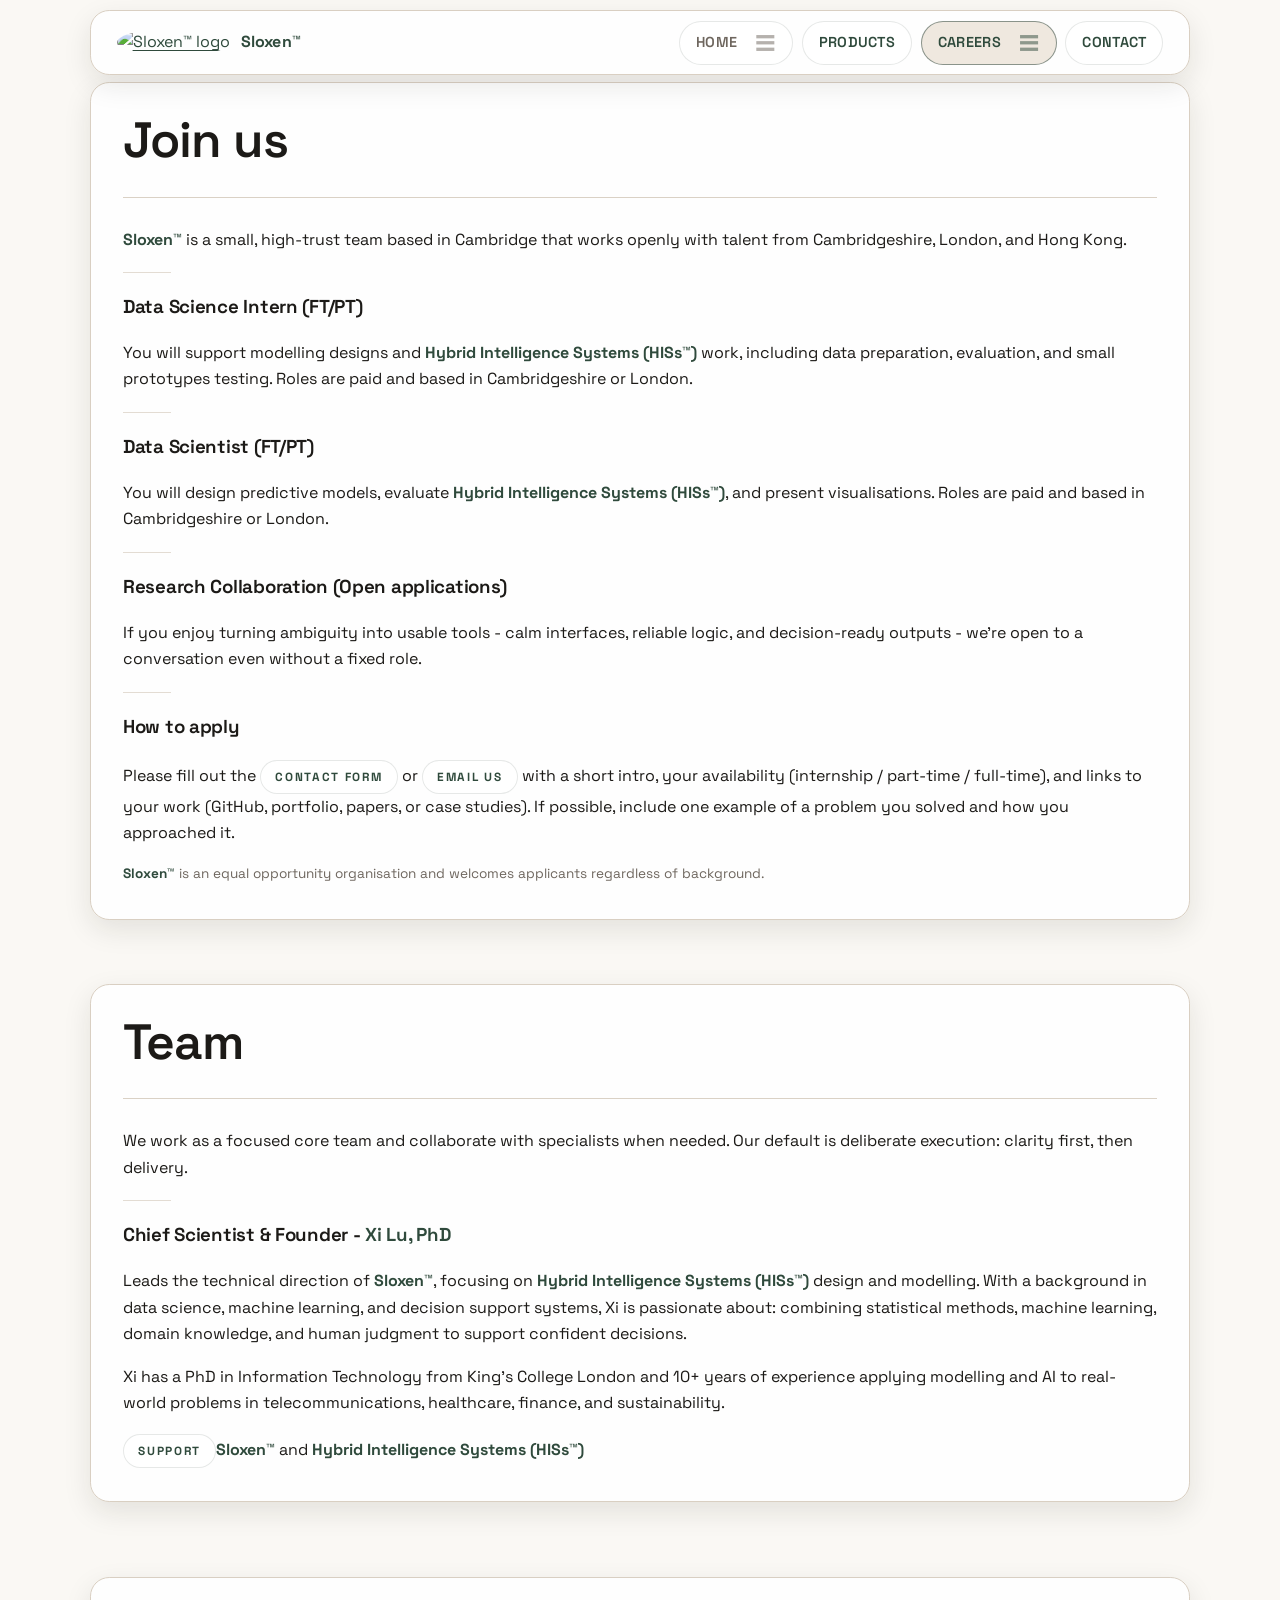
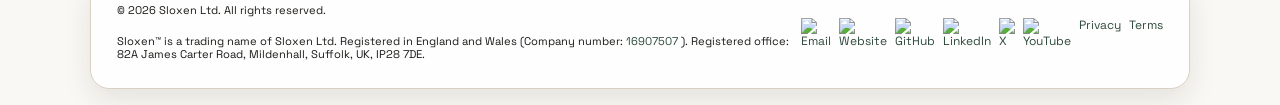
==== commit 46decb6f: "fix hiss hyerlink Co-authored-by: Copilot <copilot@github.com>" ====
--- a/careers.html
+++ b/careers.html
@@ -3,7 +3,7 @@
 <head>
   <meta charset="UTF-8" />
   <meta name="viewport" content="width=device-width, initial-scale=1" />
-  <title><a href="https://sloxen.com/index.html#approach", style="text-decoration:none;"><b>Sloxen™</b></a>: data to decisions</title>
+  <title>Sloxen™: data to decisions</title>
   <link rel="icon" href="assets/logo_small.png"> 
   <meta name="description" content="Join Sloxen™ - future members and current members." />
   <link rel="stylesheet" href="style.css" />
@@ -18,7 +18,7 @@
   <div class="container nav-container">
     <div class="logo">
       <a href="index.html"><img class="logo-img" src="assets/logo.png" alt="Sloxen™ logo" /></a>
-      <span class="logo-text"><a href="https://sloxen.com/index.html#approach", style="text-decoration:none;"><b>Sloxen™</b></a></span></span>
+      <span class="logo-text"><a href="https://sloxen.com", style="text-decoration:none;"><b>Sloxen™</b></a></span></span>
     </div>
 
       <nav class="main-nav">
@@ -59,7 +59,7 @@
       <!-- Mobile overlay nav -->
       <div id="mobile-nav" class="mobile-nav" aria-hidden="true">
         <div class="mobile-nav__top">
-          <div class="mobile-nav__brand"><a href="https://sloxen.com/index.html#approach", style="text-decoration:none;"><b>Sloxen™</b></a></span></div>
+          <div class="mobile-nav__brand"><a href="https://sloxen.com", style="text-decoration:none;"><b>Sloxen™</b></a></span></div>
           <button class="mobile-nav__close" type="button" aria-label="Close menu">✕</button>
         </div>
 
@@ -115,19 +115,19 @@
       <div class="divider"></div>
 
       <p>
-        <a href="https://sloxen.com/index.html#approach", style="text-decoration:none;"><b>Sloxen™</b></a> is a small, high-trust team based in Cambridge that works openly with talent from Cambridgeshire, London, and Hong Kong.
+        <a href="https://sloxen.com", style="text-decoration:none;"><b>Sloxen™</b></a> is a small, high-trust team based in Cambridge that works openly with talent from Cambridgeshire, London, and Hong Kong.
       </p>
       <div class="sub-divider"></div>
         <h3>Data Science Intern (FT/PT)</h3>
         <p>
-        You will support modelling designs and <a href="https://sloxen.com/index.html#approach", style="text-decoration:none;"><b>Hybrid Intelligence Systems (HISs™)</b></a> work, including data preparation,
+        You will support modelling designs and <a href="https://sloxen.com/products.html", style="text-decoration:none;"><b>Hybrid Intelligence Systems (HISs™)</b></a> work, including data preparation,
         evaluation, and small prototypes testing.
         Roles are paid and based in Cambridgeshire or London.
         </p>
       <div class="sub-divider"></div>
         <h3>Data Scientist (FT/PT)</h3>
         <p>
-        You will design predictive models, evaluate <a href="https://sloxen.com/index.html#approach", style="text-decoration:none;"><b>HISs™</b></a>, and present visualisations. 
+        You will design predictive models, evaluate <a href="https://sloxen.com/products.html", style="text-decoration:none;"><b>Hybrid Intelligence Systems (HISs™)</b></a>, and present visualisations. 
         Roles are paid and based in Cambridgeshire or London.
         </p>
       <div class="sub-divider"></div>
@@ -167,7 +167,7 @@
         with a short intro, your availability (internship / part-time / full-time), and links to your work
         (GitHub, portfolio, papers, or case studies). If possible, include one example of a problem you solved and how you approached it.
       </p>
-      <p style="font-size: 0.85rem; color: var(--muted);"><a href="https://sloxen.com/index.html#approach", style="text-decoration:none;"><b>Sloxen™</b></a> is an equal opportunity organisation and welcomes applicants regardless of background.</p>
+      <p style="font-size: 0.85rem; color: var(--muted);"><a href="https://sloxen.com/index.html", style="text-decoration:none;"><b>Sloxen™</b></a> is an equal opportunity organisation and welcomes applicants regardless of background.</p>
     </div>
   </section>
 
@@ -188,7 +188,7 @@
         <a href="https://xilu.sloxen.com/" target="_blank" rel="noopener" style="text-decoration:none;">Xi Lu, PhD</a>
       </h3>
       <p>
-        Leads the technical direction of <a href="https://sloxen.com/index.html#approach", style="text-decoration:none;"><b>Sloxen™</b></a>, focusing on <a href="https://sloxen.com/index.html#approach", style="text-decoration:none;"><b>HISs™</b></a> design and modelling. With a background in data science, machine learning, and decision support systems, Xi is passionate about:
+        Leads the technical direction of <a href="https://sloxen.com", style="text-decoration:none;"><b>Sloxen™</b></a>, focusing on <a href="https://sloxen.com/products.html", style="text-decoration:none;"><b>Hybrid Intelligence Systems (HISs™)</b></a> design and modelling. With a background in data science, machine learning, and decision support systems, Xi is passionate about:
         combining statistical methods, machine learning, domain knowledge, and human judgment to support confident decisions.
       </p>
       <p>
@@ -204,7 +204,7 @@
           text-decoration:none;
           font-weight: 800;"
         >
-          support <a href="https://sloxen.com/index.html#approach", style="text-decoration:none;"><b>Sloxen™</b></a> and <a href="https://sloxen.com/index.html#approach", style="text-decoration:none;"><b>HISs™</b></a>
+          support <a href="https://sloxen.com", style="text-decoration:none;"><b>Sloxen™</b></a> and <a href="https://sloxen.com/products.html", style="text-decoration:none;"><b>Hybrid Intelligence Systems (HISs™)</b></a>
         </a>
       </p> 
 
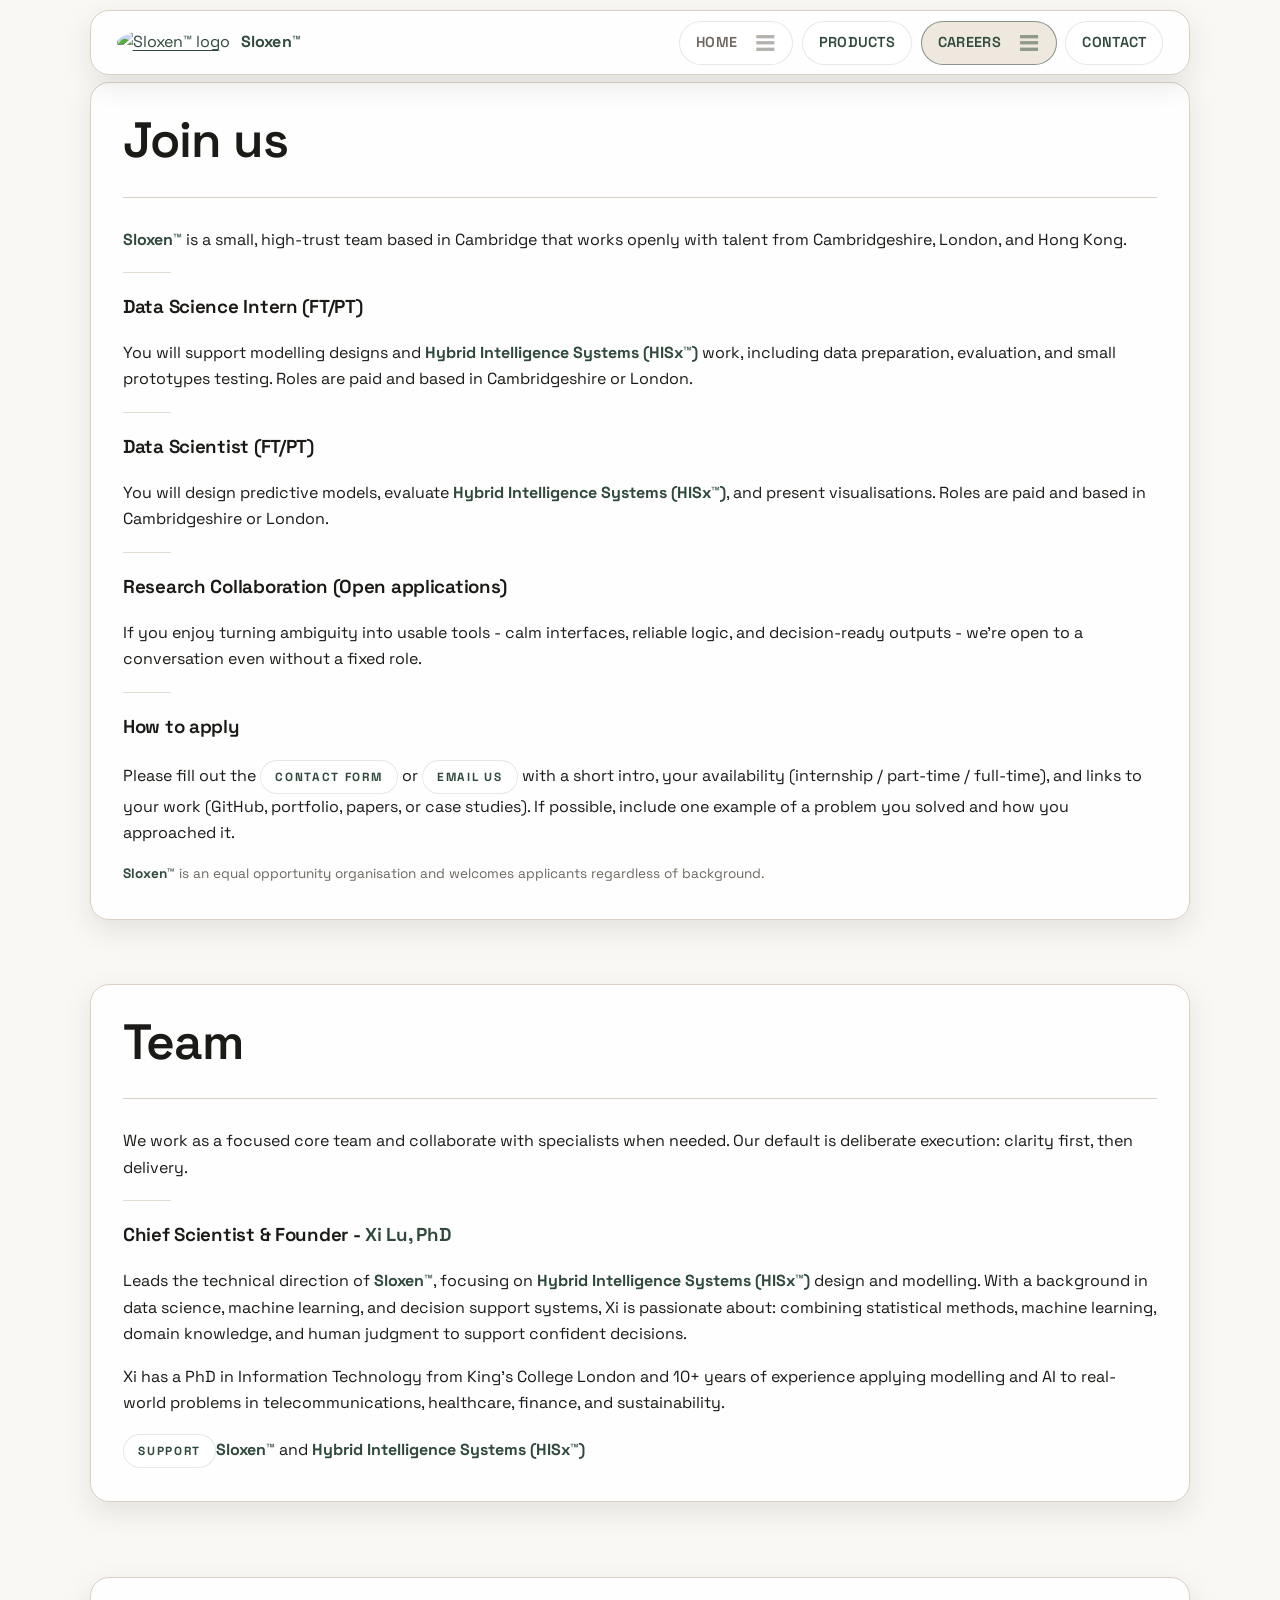
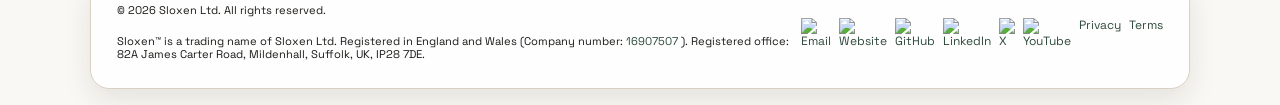
==== commit d047cd94: "hisx tm" ====
--- a/careers.html
+++ b/careers.html
@@ -120,14 +120,14 @@
       <div class="sub-divider"></div>
         <h3>Data Science Intern (FT/PT)</h3>
         <p>
-        You will support modelling designs and <a href="https://sloxen.com/products.html", style="text-decoration:none;"><b>Hybrid Intelligence Systems (HISs™)</b></a> work, including data preparation,
+        You will support modelling designs and <a href="https://sloxen.com/products.html", style="text-decoration:none;"><b>Hybrid Intelligence Systems (HISx™)</b></a> work, including data preparation,
         evaluation, and small prototypes testing.
         Roles are paid and based in Cambridgeshire or London.
         </p>
       <div class="sub-divider"></div>
         <h3>Data Scientist (FT/PT)</h3>
         <p>
-        You will design predictive models, evaluate <a href="https://sloxen.com/products.html", style="text-decoration:none;"><b>Hybrid Intelligence Systems (HISs™)</b></a>, and present visualisations. 
+        You will design predictive models, evaluate <a href="https://sloxen.com/products.html", style="text-decoration:none;"><b>Hybrid Intelligence Systems (HISx™)</b></a>, and present visualisations. 
         Roles are paid and based in Cambridgeshire or London.
         </p>
       <div class="sub-divider"></div>
@@ -188,7 +188,7 @@
         <a href="https://xilu.sloxen.com/" target="_blank" rel="noopener" style="text-decoration:none;">Xi Lu, PhD</a>
       </h3>
       <p>
-        Leads the technical direction of <a href="https://sloxen.com", style="text-decoration:none;"><b>Sloxen™</b></a>, focusing on <a href="https://sloxen.com/products.html", style="text-decoration:none;"><b>Hybrid Intelligence Systems (HISs™)</b></a> design and modelling. With a background in data science, machine learning, and decision support systems, Xi is passionate about:
+        Leads the technical direction of <a href="https://sloxen.com", style="text-decoration:none;"><b>Sloxen™</b></a>, focusing on <a href="https://sloxen.com/products.html", style="text-decoration:none;"><b>Hybrid Intelligence Systems (HISx™)</b></a> design and modelling. With a background in data science, machine learning, and decision support systems, Xi is passionate about:
         combining statistical methods, machine learning, domain knowledge, and human judgment to support confident decisions.
       </p>
       <p>
@@ -204,7 +204,7 @@
           text-decoration:none;
           font-weight: 800;"
         >
-          support <a href="https://sloxen.com", style="text-decoration:none;"><b>Sloxen™</b></a> and <a href="https://sloxen.com/products.html", style="text-decoration:none;"><b>Hybrid Intelligence Systems (HISs™)</b></a>
+          support <a href="https://sloxen.com", style="text-decoration:none;"><b>Sloxen™</b></a> and <a href="https://sloxen.com/products.html", style="text-decoration:none;"><b>Hybrid Intelligence Systems (HISx™)</b></a>
         </a>
       </p> 
 
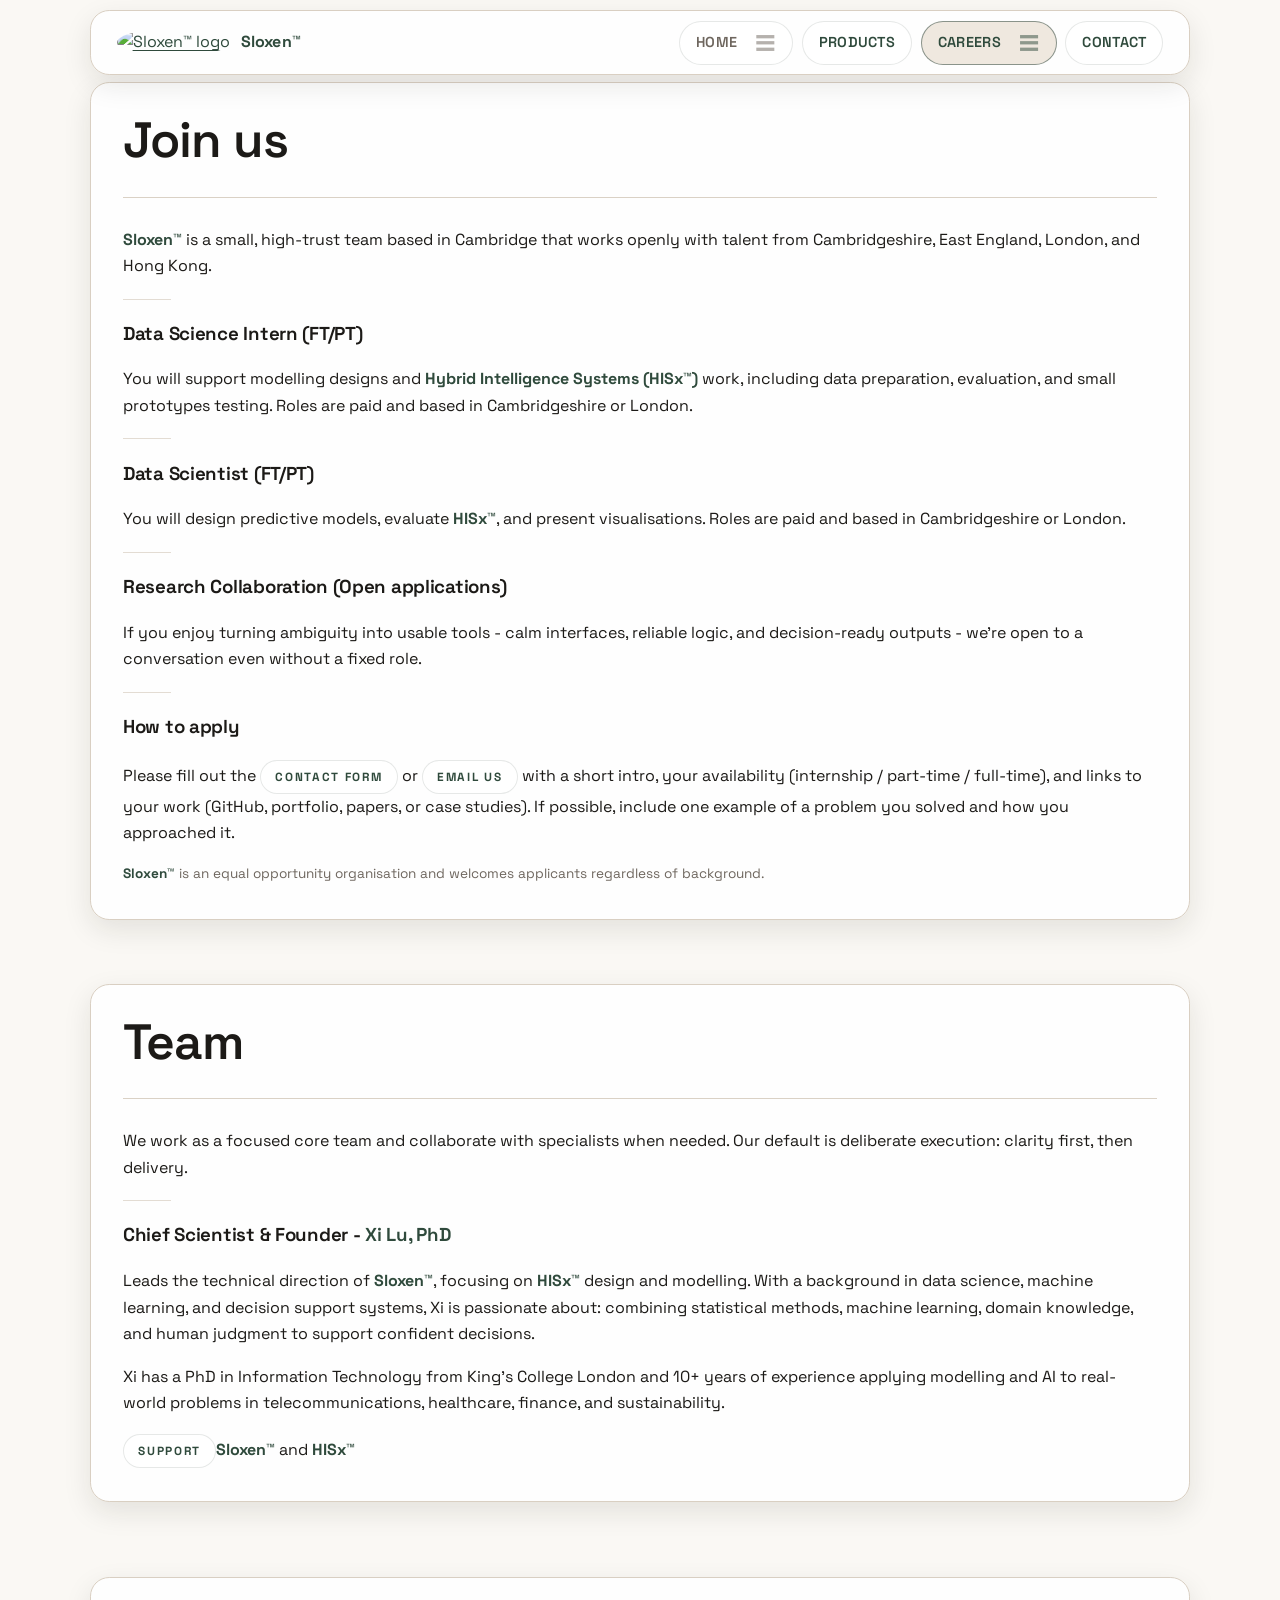
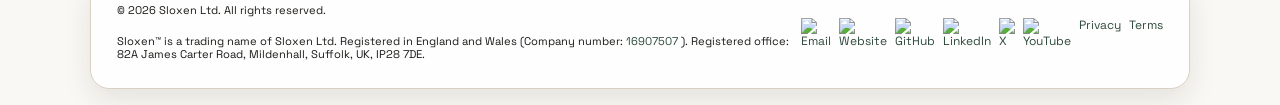
==== commit d5ef2747: "update my hisx links Co-authored-by: Copilot <copilot@github.com>" ====
--- a/careers.html
+++ b/careers.html
@@ -115,7 +115,7 @@
       <div class="divider"></div>
 
       <p>
-        <a href="https://sloxen.com", style="text-decoration:none;"><b>Sloxen™</b></a> is a small, high-trust team based in Cambridge that works openly with talent from Cambridgeshire, London, and Hong Kong.
+        <a href="https://sloxen.com", style="text-decoration:none;"><b>Sloxen™</b></a> is a small, high-trust team based in Cambridge that works openly with talent from Cambridgeshire, East England, London, and Hong Kong.
       </p>
       <div class="sub-divider"></div>
         <h3>Data Science Intern (FT/PT)</h3>
@@ -127,7 +127,7 @@
       <div class="sub-divider"></div>
         <h3>Data Scientist (FT/PT)</h3>
         <p>
-        You will design predictive models, evaluate <a href="https://sloxen.com/products.html", style="text-decoration:none;"><b>Hybrid Intelligence Systems (HISx™)</b></a>, and present visualisations. 
+        You will design predictive models, evaluate <a href="https://sloxen.com/products.html", style="text-decoration:none;"><b>HISx™</b></a>, and present visualisations. 
         Roles are paid and based in Cambridgeshire or London.
         </p>
       <div class="sub-divider"></div>
@@ -188,7 +188,7 @@
         <a href="https://xilu.sloxen.com/" target="_blank" rel="noopener" style="text-decoration:none;">Xi Lu, PhD</a>
       </h3>
       <p>
-        Leads the technical direction of <a href="https://sloxen.com", style="text-decoration:none;"><b>Sloxen™</b></a>, focusing on <a href="https://sloxen.com/products.html", style="text-decoration:none;"><b>Hybrid Intelligence Systems (HISx™)</b></a> design and modelling. With a background in data science, machine learning, and decision support systems, Xi is passionate about:
+        Leads the technical direction of <a href="https://sloxen.com", style="text-decoration:none;"><b>Sloxen™</b></a>, focusing on <a href="https://sloxen.com/products.html", style="text-decoration:none;"><b>HISx™</b></a> design and modelling. With a background in data science, machine learning, and decision support systems, Xi is passionate about:
         combining statistical methods, machine learning, domain knowledge, and human judgment to support confident decisions.
       </p>
       <p>
@@ -204,7 +204,7 @@
           text-decoration:none;
           font-weight: 800;"
         >
-          support <a href="https://sloxen.com", style="text-decoration:none;"><b>Sloxen™</b></a> and <a href="https://sloxen.com/products.html", style="text-decoration:none;"><b>Hybrid Intelligence Systems (HISx™)</b></a>
+          support <a href="https://sloxen.com", style="text-decoration:none;"><b>Sloxen™</b></a> and <a href="https://sloxen.com/products.html", style="text-decoration:none;"><b>HISx™</b></a>
         </a>
       </p> 
 
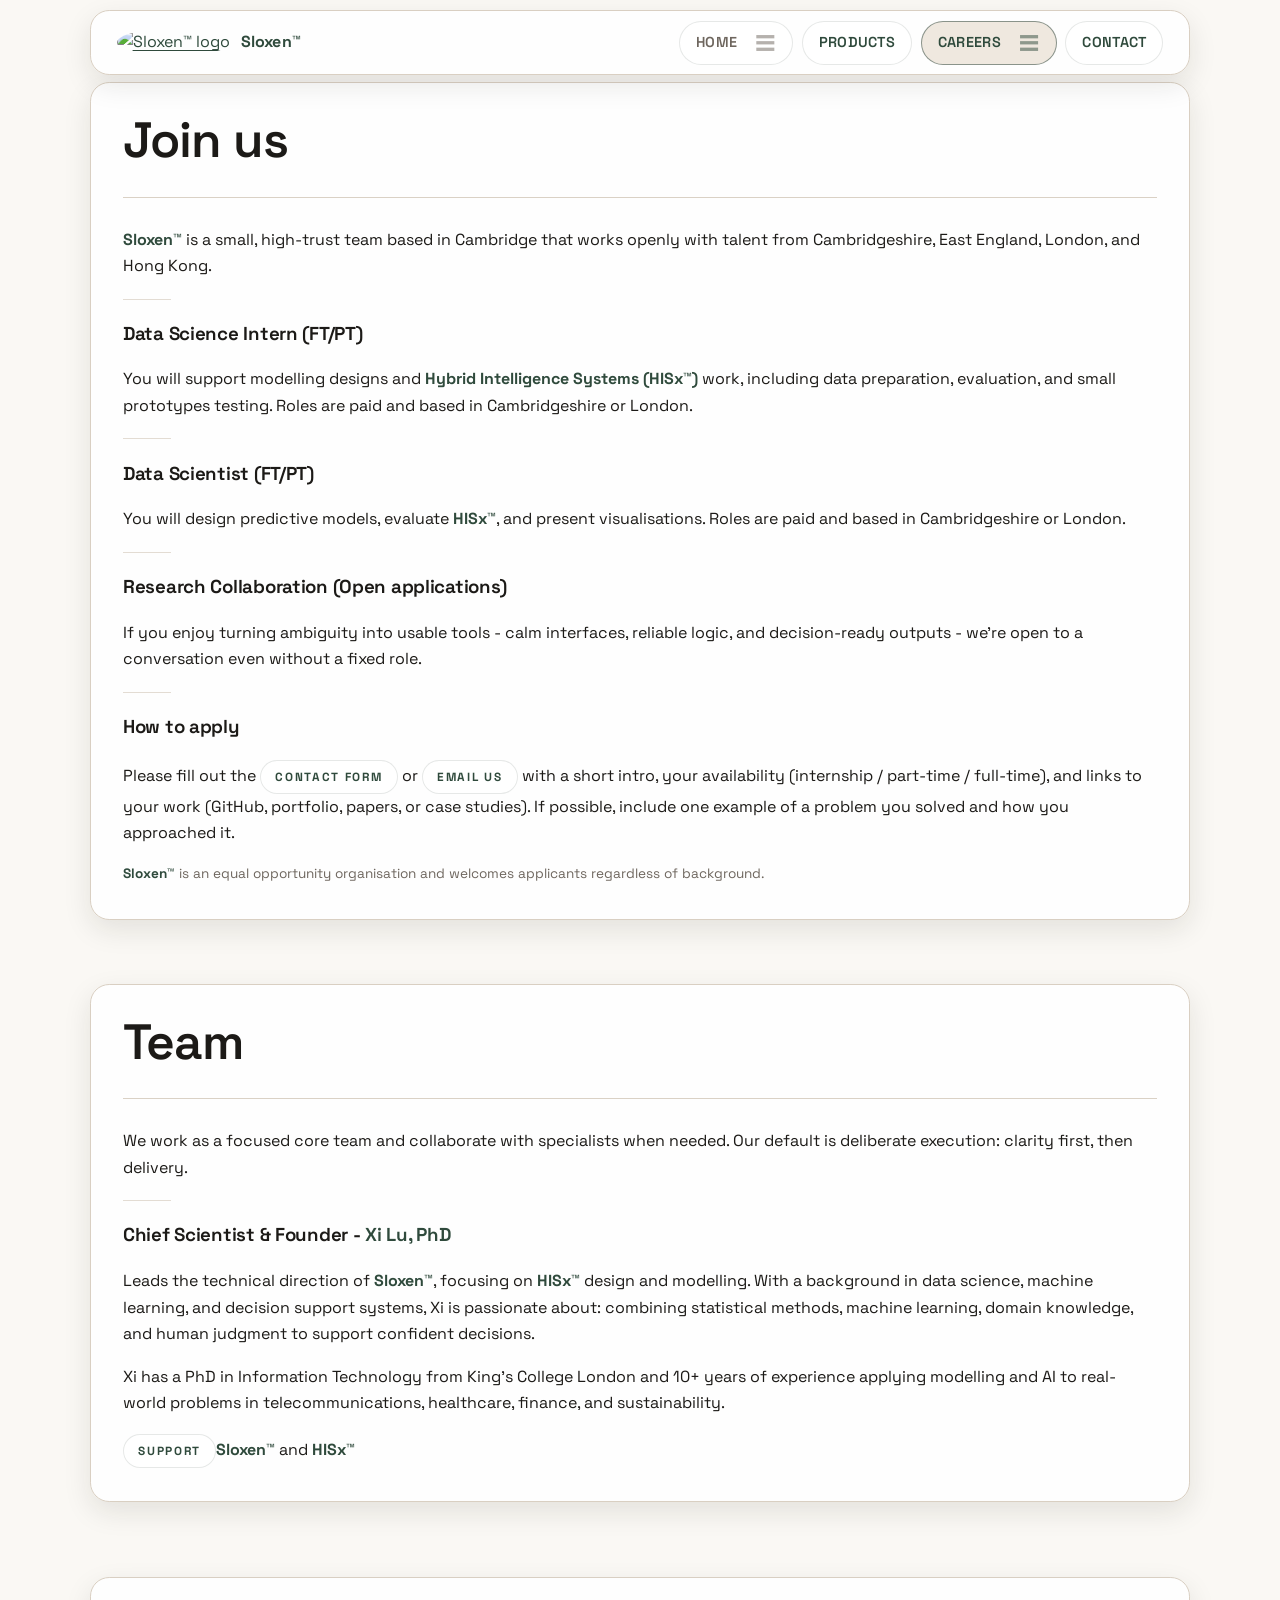
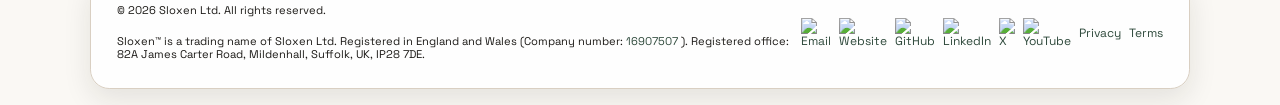
==== commit 29674788: "add hover to top and tidyup js" ====
--- a/careers.html
+++ b/careers.html
@@ -210,70 +210,17 @@
 
     </div>
   </section>
-</main>
-
-<div id="site-footer"></div>
-
-<script>
-  fetch("footer.html")
-    .then(res => res.text())
-    .then(html => {
-      document.getElementById("site-footer").innerHTML = html;
-      document.getElementById("year").textContent = new Date().getFullYear();
-    });
-</script>
-
-
-<script>
-  document.getElementById("year").textContent = new Date().getFullYear();
-</script>
-
-<script>
-  const toggle = document.querySelector(".nav-toggle");
-  const mobileNav = document.getElementById("mobile-nav");
-  const closeBtn = document.querySelector(".mobile-nav__close");
-
-  function openNav(){
-    mobileNav.classList.add("is-open");
-    mobileNav.setAttribute("aria-hidden", "false");
-    toggle?.setAttribute("aria-expanded", "true");
-    document.body.classList.add("nav-open");
-  }
-
-  function closeNav(){
-    mobileNav.classList.remove("is-open");
-    mobileNav.setAttribute("aria-hidden", "true");
-    toggle?.setAttribute("aria-expanded", "false");
-    document.body.classList.remove("nav-open");
-  }
-
-  toggle?.addEventListener("click", (e) => {
-    e.stopPropagation();
-    openNav();
-  });
-
-  closeBtn?.addEventListener("click", closeNav);
-
-  mobileNav?.querySelectorAll("a").forEach(a => a.addEventListener("click", closeNav));
-
-  document.addEventListener("keydown", (e) => {
-    if(e.key === "Escape") closeNav();
-  });
-
-    /* click outside closes */
-  document.addEventListener("click", (e) => {
-    if (!mobileNav.classList.contains("is-open")) return;
-
-    const target = e.target;
-    if (!(target instanceof Node)) return;
-
-    const clickedInsidePanel = mobileNav.contains(target);
-    const clickedToggle = toggle && toggle.contains(target);
-
-    if (!clickedInsidePanel && !clickedToggle) closeNav();
-  });
+  </main>
+
+  <button id="backToTop" aria-label="Back to top">
+    <svg width="14" height="14" viewBox="0 0 24 24" fill="none">
+      <path d="M6 14l6-6 6 6" stroke="currentColor" stroke-width="3" stroke-linecap="round" stroke-linejoin="round"/>
+    </svg>
+  </button>
+
+  <div id="site-footer"></div>
+
+  <script src="main.js"></script>
   
-</script>
-
 </body>
 </html>
--- a/style.css
+++ b/style.css
@@ -389,6 +389,103 @@
   margin: 0;
 }
 
+.process-flow {
+  display: flex;
+  gap: 1.5rem;
+  overflow-x: auto;
+  padding: 1rem 0;
+  margin: 1rem 0;
+}
+
+.step {
+  flex: 0 0 auto;
+  min-width: 140px;
+  text-align: center;
+  position: relative;
+}
+
+.step-number {
+  width: 36px;
+  height: 36px;
+  margin: 0 auto 0.5rem;
+  border-radius: 50%;
+  background: #1b6b02;
+  color: white;
+  display: flex;
+  align-items: center;
+  justify-content: center;
+  font-weight: 600;
+}
+
+.step p {
+  font-size: 0.9rem;
+  color: #1b6b02;
+}
+
+/* optional connecting line */
+.step:not(:last-child)::after {
+  content: "";
+  position: absolute;
+  top: 18px;
+  right: -0.75rem;
+  width: 1.5rem;
+  height: 2px;
+  background: #e5e7eb;
+}
+
+.pricing-grid {
+  display: grid;
+  grid-template-columns: repeat(3, 1fr);
+  gap: 1rem;
+  margin: 1.5rem 0;
+}
+
+.pricing-card {
+  border-radius: 18px;
+  padding: 1.25rem;
+  background: #EEF5FA;
+  border: 1px solid #D6E6F2;
+  transition: transform 0.2s ease, box-shadow 0.2s ease;
+}
+
+.pricing-card:nth-child(1) {
+  background: #F0F7FC;
+  border-color: #2C7FB8;
+}
+
+.pricing-card:nth-child(2) {
+  background: #F2F8FC;
+  border-color: #CFE3F1;
+}
+
+.pricing-card:nth-child(3) {
+  background: #F6FAFD;
+  border-color: #DDEBF5;
+}
+
+.pricing-card:hover {
+  transform: translateY(-10px);
+  box-shadow: 0 8px 24px rgba(0, 0, 0, 0.08);
+}
+
+.pricing-tag {
+  font-size: 0.8rem;
+  font-weight: 800;
+  letter-spacing: 0.08em;
+  text-transform: uppercase;
+  color: #2C7FB8;
+}
+
+.pricing-note {
+  margin-top: 1rem;
+  font-size: 0.9rem;
+  color: #6b7280;
+}
+
+.pricing-card p {
+  color: #374151;
+}
+
 
 /* =========================================================
    11) Anchor/Scroll Offset (single system)
@@ -424,18 +521,33 @@
   margin: 1.5rem auto;
 }
 
-.zoomable img{
-  width: 100%;
+.figure-half figcaption {
+  display: block;
+  width: min(90vw, 1036px);
+  margin-top: 0.75rem;
+  margin-left: 50%;
+  transform: translateX(-50%);
+  text-align: left;
+  position: relative;
+  z-index: 1;
+}
+
+.zoomable img {
+  position: relative;
+  z-index: 2;
   cursor: zoom-in;
   transition: transform 0.25s ease;
-}
-
-.zoomable img:hover{
+  transform-origin: center top;
+}
+
+.zoomable img:hover {
   transform: scale(2);
-}
-
-.zoomable img:active{
+  z-index: 10;
+}
+
+.zoomable img:active {
   transform: scale(1.5);
+  z-index: 10;
   cursor: zoom-out;
 }
 
@@ -563,11 +675,6 @@
   font-size: inherit;
 }
 
-.footer-links{
-  display: flex;
-  gap: 0.5rem;
-}
-
 .footer-links a{
   font-size: 0.75rem;
   text-decoration: none;
@@ -579,6 +686,12 @@
   text-decoration: underline;
 }
 
+.footer-links {
+  display: flex;
+  align-items: center;
+  gap: 0.5rem;
+  flex-wrap: nowrap;
+}
 
 /* =========================================================
    14) Page Theme
@@ -738,6 +851,34 @@
   text-decoration: none !important;
 }
 
+#backToTop {
+  position: fixed;
+  bottom: 20px;
+  right: 20px;
+
+  padding: 8px 14px;
+  border-radius: 999px;
+
+  border: 1px solid rgba(15,31,23,0.15);
+  background: rgba(255,255,255,0.75);
+  backdrop-filter: blur(6px);
+
+  font-size: 14px;
+  font-weight: 500;
+  color: rgba(15,31,23,0.85);
+
+  cursor: pointer;
+  display: none;
+
+  transition: all 0.2s ease;
+  z-index: 1000;
+}
+
+#backToTop:hover {
+  background: rgba(15,31,23,0.06);
+  border-color: rgba(15,31,23,0.25);
+  transform: translateY(-2px);
+}
 
 /* =========================================================
    17) Small helpers
@@ -878,6 +1019,14 @@
   .site-footer p,
   .site-footer a{
     font-size: inherit;
+  }
+}
+
+@media (max-width: 720px){
+  .figure-half figcaption {
+    width: calc(100vw - 3rem);
+    max-width: none;
+    position: relative;
   }
 }
 
@@ -1131,6 +1280,12 @@
   }
 }
 
+@media (max-width: 760px) {
+  .pricing-grid {
+    grid-template-columns: 1fr;
+  }
+}
+
 /* =========================================================
    END
    ========================================================= */
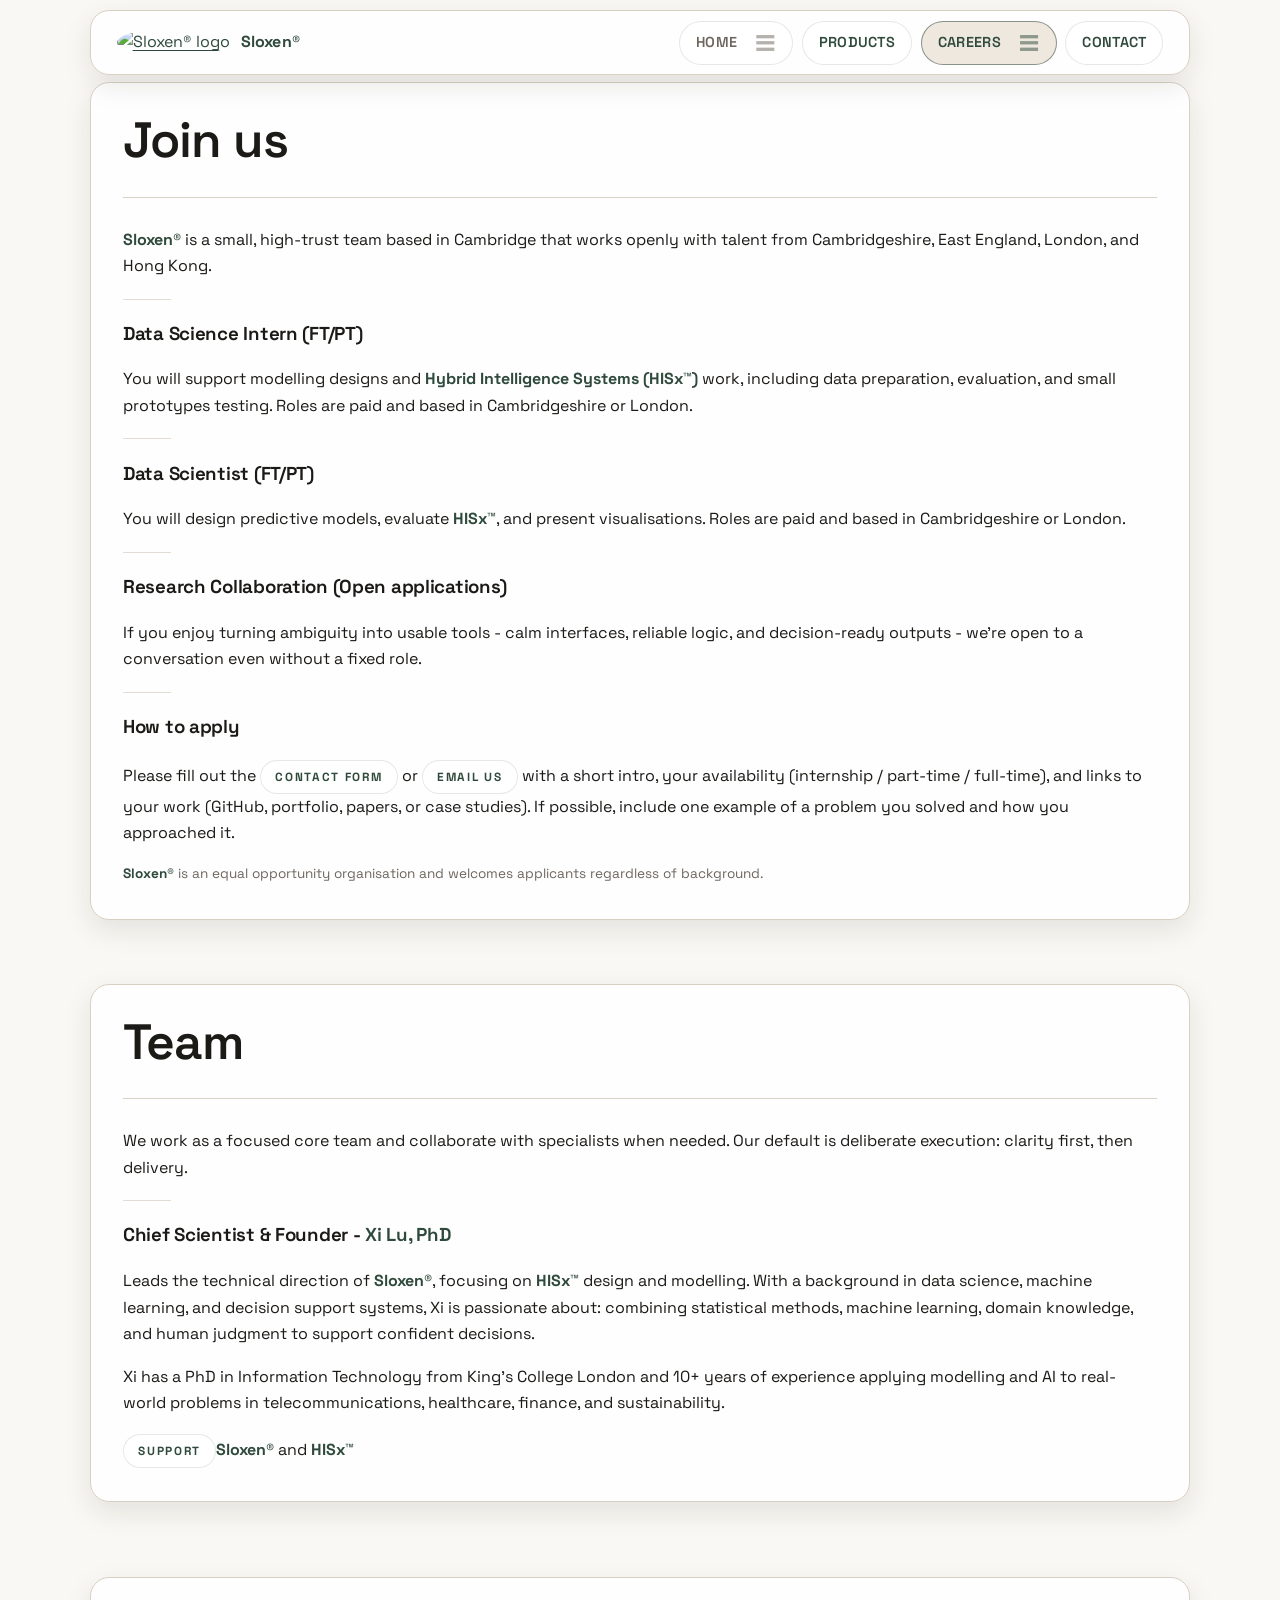
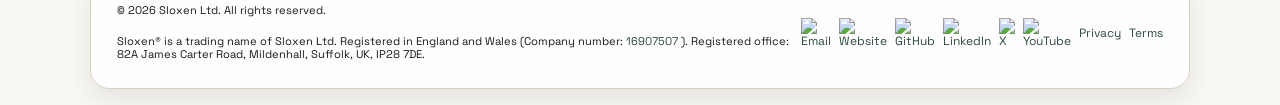
==== commit 944ba357: "trademark registered" ====
--- a/careers.html
+++ b/careers.html
@@ -3,9 +3,9 @@
 <head>
   <meta charset="UTF-8" />
   <meta name="viewport" content="width=device-width, initial-scale=1" />
-  <title>Sloxen™: data to decisions</title>
+  <title>Sloxen®: data to decisions</title>
   <link rel="icon" href="assets/logo_small.png"> 
-  <meta name="description" content="Join Sloxen™ - future members and current members." />
+  <meta name="description" content="Join Sloxen® - future members and current members." />
   <link rel="stylesheet" href="style.css" />
 
   <link rel="preconnect" href="https://fonts.googleapis.com">
@@ -17,8 +17,8 @@
 <header class="site-header">
   <div class="container nav-container">
     <div class="logo">
-      <a href="index.html"><img class="logo-img" src="assets/logo.png" alt="Sloxen™ logo" /></a>
-      <span class="logo-text"><a href="https://sloxen.com", style="text-decoration:none;"><b>Sloxen™</b></a></span></span>
+      <a href="index.html"><img class="logo-img" src="assets/logo.png" alt="Sloxen® logo" /></a>
+      <span class="logo-text"><a href="https://sloxen.com", style="text-decoration:none;"><b>Sloxen®</b></a></span></span>
     </div>
 
       <nav class="main-nav">
@@ -59,7 +59,7 @@
       <!-- Mobile overlay nav -->
       <div id="mobile-nav" class="mobile-nav" aria-hidden="true">
         <div class="mobile-nav__top">
-          <div class="mobile-nav__brand"><a href="https://sloxen.com", style="text-decoration:none;"><b>Sloxen™</b></a></span></div>
+          <div class="mobile-nav__brand"><a href="https://sloxen.com", style="text-decoration:none;"><b>Sloxen®</b></a></span></div>
           <button class="mobile-nav__close" type="button" aria-label="Close menu">✕</button>
         </div>
 
@@ -115,7 +115,7 @@
       <div class="divider"></div>
 
       <p>
-        <a href="https://sloxen.com", style="text-decoration:none;"><b>Sloxen™</b></a> is a small, high-trust team based in Cambridge that works openly with talent from Cambridgeshire, East England, London, and Hong Kong.
+        <a href="https://sloxen.com", style="text-decoration:none;"><b>Sloxen®</b></a> is a small, high-trust team based in Cambridge that works openly with talent from Cambridgeshire, East England, London, and Hong Kong.
       </p>
       <div class="sub-divider"></div>
         <h3>Data Science Intern (FT/PT)</h3>
@@ -167,7 +167,7 @@
         with a short intro, your availability (internship / part-time / full-time), and links to your work
         (GitHub, portfolio, papers, or case studies). If possible, include one example of a problem you solved and how you approached it.
       </p>
-      <p style="font-size: 0.85rem; color: var(--muted);"><a href="https://sloxen.com/index.html", style="text-decoration:none;"><b>Sloxen™</b></a> is an equal opportunity organisation and welcomes applicants regardless of background.</p>
+      <p style="font-size: 0.85rem; color: var(--muted);"><a href="https://sloxen.com/index.html", style="text-decoration:none;"><b>Sloxen®</b></a> is an equal opportunity organisation and welcomes applicants regardless of background.</p>
     </div>
   </section>
 
@@ -188,7 +188,7 @@
         <a href="https://xilu.sloxen.com/" target="_blank" rel="noopener" style="text-decoration:none;">Xi Lu, PhD</a>
       </h3>
       <p>
-        Leads the technical direction of <a href="https://sloxen.com", style="text-decoration:none;"><b>Sloxen™</b></a>, focusing on <a href="https://sloxen.com/products.html", style="text-decoration:none;"><b>HISx™</b></a> design and modelling. With a background in data science, machine learning, and decision support systems, Xi is passionate about:
+        Leads the technical direction of <a href="https://sloxen.com", style="text-decoration:none;"><b>Sloxen®</b></a>, focusing on <a href="https://sloxen.com/products.html", style="text-decoration:none;"><b>HISx™</b></a> design and modelling. With a background in data science, machine learning, and decision support systems, Xi is passionate about:
         combining statistical methods, machine learning, domain knowledge, and human judgment to support confident decisions.
       </p>
       <p>
@@ -204,7 +204,7 @@
           text-decoration:none;
           font-weight: 800;"
         >
-          support <a href="https://sloxen.com", style="text-decoration:none;"><b>Sloxen™</b></a> and <a href="https://sloxen.com/products.html", style="text-decoration:none;"><b>HISx™</b></a>
+          support <a href="https://sloxen.com", style="text-decoration:none;"><b>Sloxen®</b></a> and <a href="https://sloxen.com/products.html", style="text-decoration:none;"><b>HISx™</b></a>
         </a>
       </p> 
 
--- a/style.css
+++ b/style.css
@@ -897,11 +897,64 @@
   text-decoration: none;
 }
 
-
-
-
-/* =========================================================
-   18) Mobile
+/* =========================================================
+   18) Workbench + Use Cases (merged)
+     - Shared “pane” and “card” styles for workbench and use case sections.
+   ========================================================= */
+
+.aw-workbench {
+  display: grid;
+  grid-template-columns: minmax(280px, 0.85fr) minmax(320px, 1.15fr);
+  gap: 1rem;
+  align-items: start;
+  margin-top: 1.5rem;
+}
+
+.aw-pane {
+  border: 1px solid rgba(15,31,23,0.10);
+  border-radius: 18px;
+  background: rgba(255,255,255,0.72);
+  overflow: hidden;
+}
+
+.aw-pane__header {
+  padding: 1rem 1rem 0.75rem;
+  border-bottom: 1px solid rgba(15,31,23,0.08);
+}
+
+.aw-pane__title {
+  margin: 0;
+}
+
+.aw-pane__subtitle {
+  margin: 0.25rem 0 0;
+  color: rgba(15,31,23,0.62);
+  font-size: 0.95rem;
+}
+
+.aw-pane__body {
+  padding: 1rem;
+}
+
+.aw-card {
+  border: 1px solid rgba(15,31,23,0.10);
+  border-radius: 16px;
+  background: rgba(255,255,255,0.72);
+  padding: 1rem;
+  margin-bottom: 1rem;
+}
+
+.aw-card__title {
+  margin: 0 0 0.5rem;
+}
+
+.aw-card__desc {
+  color: rgba(15,31,23,0.70);
+}
+
+
+/* =========================================================
+   19) Mobile
    ========================================================= */
 
 @media (max-width: 720px){
@@ -1030,9 +1083,15 @@
   }
 }
 
-
-/* =========================================================
-   19) Mobile Navigation - Hamburger + Panel
+@media (max-width: 900px) {
+  .aw-workbench {
+    grid-template-columns: 1fr;
+  }
+}
+
+
+/* =========================================================
+   20) Mobile Navigation - Hamburger + Panel
    ========================================================= */
 
 /* Hamburger button (mobile only) */
